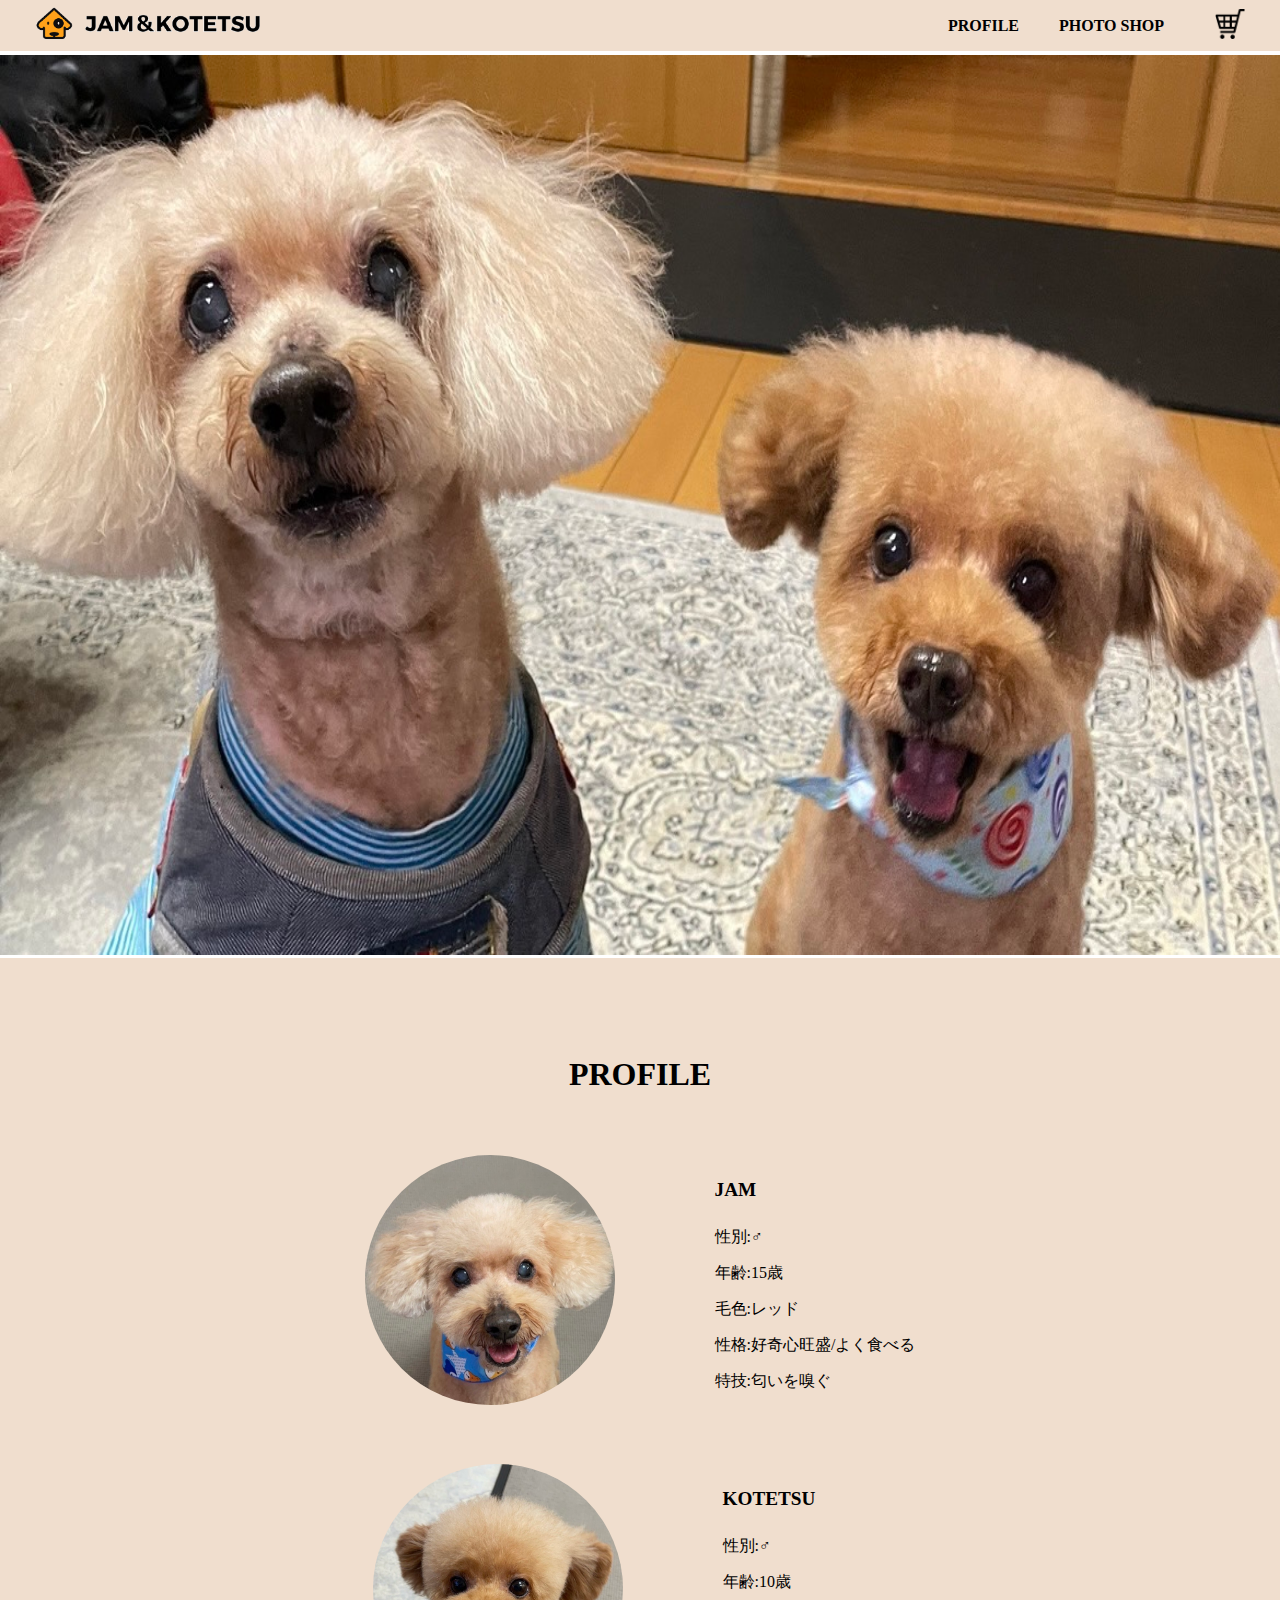
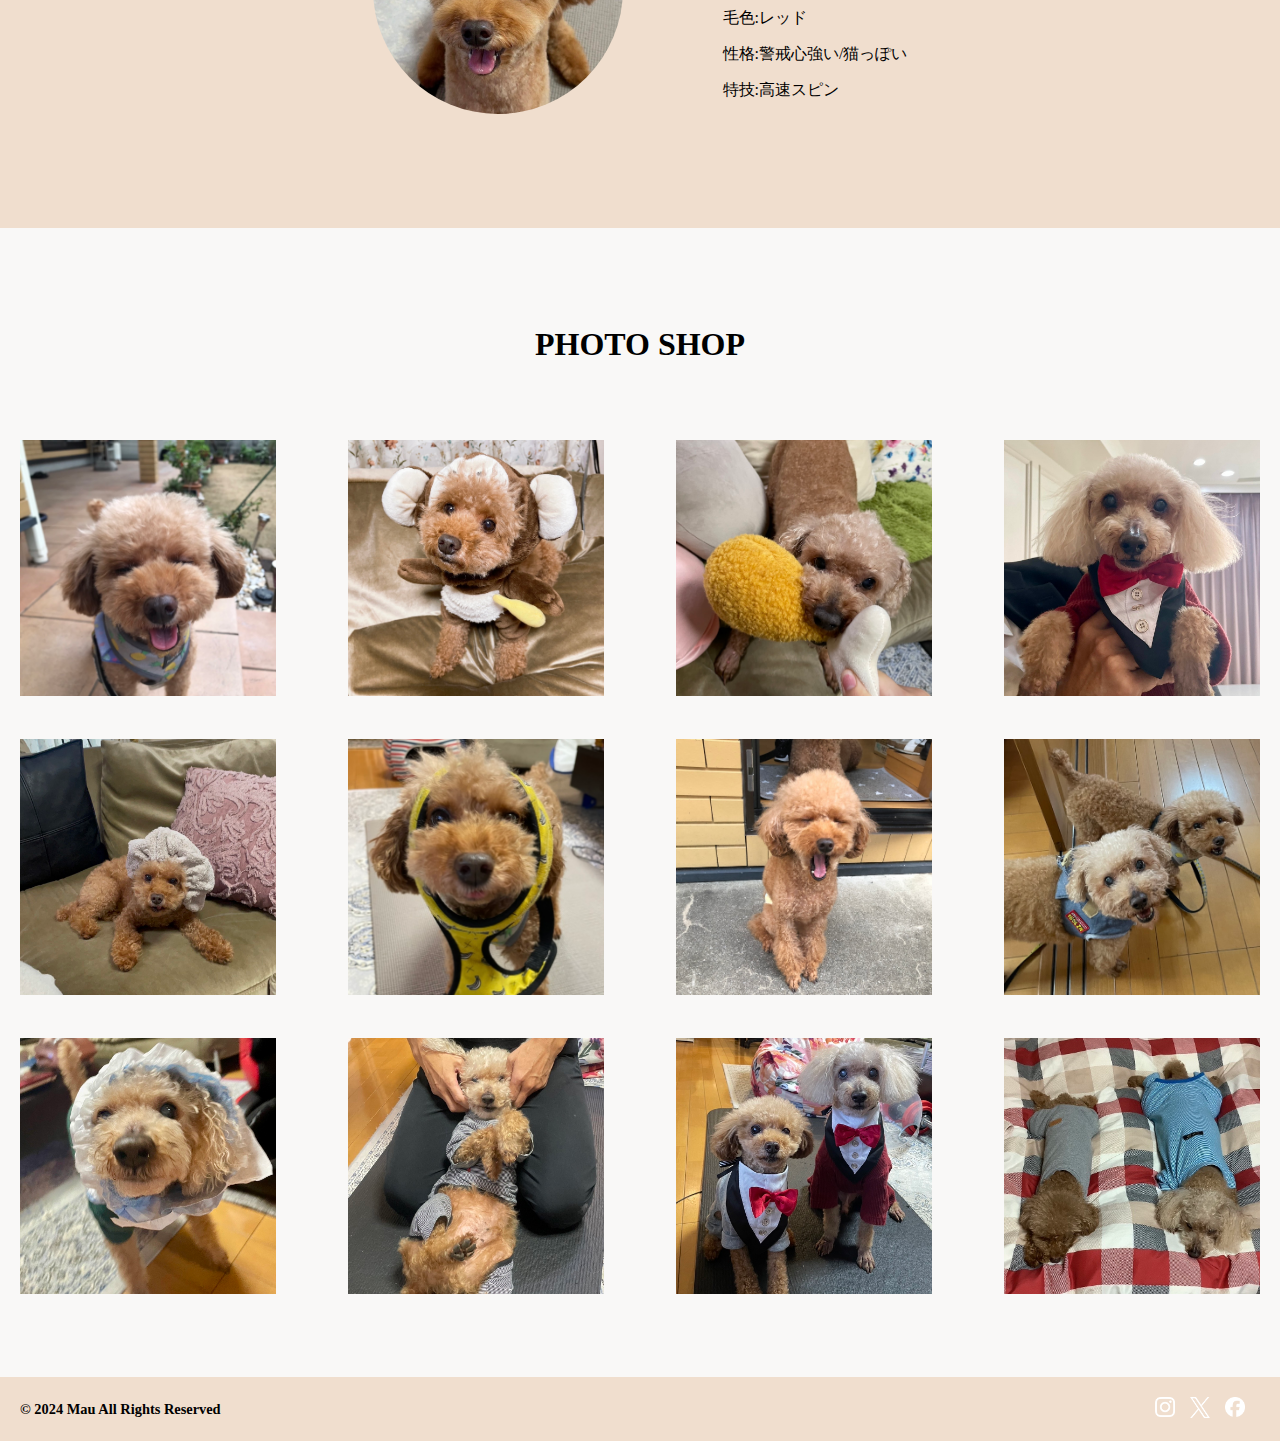
==== index.html @ f439a034 "Update index.html" ====
<!DOCTYPE html>
<html lang="en">
<head>
    <meta charset="UTF-8">
    <meta http-equiv="X-UA-Compatible" content="IE=edge">
    <meta name="viewport" content="width=device-width, initial-scale=1.0">
    <title>Supermarket</title>
    <link rel="icon" href="favicon.ico">
    <link rel="stylesheet" href="css/reset.css">
    <link rel="stylesheet" href="css/style.css">
    <link rel="preconnect" href="https://fonts.googleapis.com">
    <script src="js/script.js"></script>
</head>

<body>
    <header>
        <div class="logo">
            <img src="img/logo_2.png" alt="logo">
        </div>
        <nav>
            <ul>
                <li><a href="#profile">PROFILE</a></li>
                <li><a href="#photoshop">PHOTO SHOP</a></li>
            </ul>
        </nav>
        <div class="cart">
            <!-- ② カウント表示 -->
            <!-- classにhiddenをつけて、初期状態では表示をしないようにする -->
            <div class="cart_cnt hidden">
                <span id="js_cart_cnt"></span>
            </div>

            <a href="confirm.html">
                <img src="img/cart_logo.png" alt="#">
            </a>
        </div>
    </header>

    <main>
        <!-- メインビジュアル -->
        <div class="mainvisual">
            <img src="img/mainvisual.jpg" alt="mainvisual">
        </div>

        <!-- プロフィール -->
        <div id="profile">
            <h2 class="section-title">PROFILE</h2>
            
            <div class="content">
                <div class="jam">
                    <img src="img/jam.jpg" alt="ジャム">
                    <div class="text">
                        <h3 class="content-title">JAM</h3>
                        <ul>
                            <li>性別:♂</li>
                            <li>年齢:15歳</li>
                            <li>毛色:レッド</li>
                            <li>性格:好奇心旺盛/よく食べる</li>
                            <li>特技:匂いを嗅ぐ</li>
                        </ul>
                    </div>
                </div>
                <div class="kotetsu">
                    <img src="img/kotetsu.jpg" alt="コテツ">
                    <div class="text">
                        <h3 class="content-title">KOTETSU</h3>
                        <ul>
                            <li>性別:♂</li>
                            <li>年齢:10歳</li>
                            <li>毛色:レッド</li>
                            <li>性格:警戒心強い/猫っぽい</li>
                            <li>特技:高速スピン</li>
                        </ul>
                    </div>
                </div>
            </div>
        </div>
            
            <!-- Photo Shop -->
        <div class="wrapper">
            <div id="photoshop">
                <h2 class="section-title">PHOTO SHOP</h2>
            </div>

            <ul class="item_list">
                <!-- コテツのホホエミ -->
                <li class="item">
                    <div class="item_img">
                        <img src="img/photo01.jpg" alt="コテツのホホエミ">
                    </div>
                    <div class="item_textbox">
                        <div class="item_title_price">
                            <div class="item_title"><h2>コテツのホホエミ</h2></div>
                            <div class="item_price"><span class="yen_symbol">¥</span><span class="js_get_price">150</span></div>
                        </div>
                        <div class="item_btnarea">
                            <!-- ⑥ ローカルストレージに保存するため、カートボタンの属性にdata-nameとdate-priceを持たせる -->
                            <button class="item_cart_btn js_cart_btn" data-name="コテツのホホエミ" data-price="150">カート</button>
                        </div>
                    </div>
                </li>
                <!-- ここまで -->
                <!-- コテツのクマ姿 -->
                <li class="item">
                    <div class="item_img">
                        <img src="img/photo02.jpg" alt="コテツのクマ姿">
                    </div>
                    <div class="item_textbox">
                        <div class="item_title_price">
                            <div class="item_title"><h2>コテツのクマ姿</h2></div>
                            <div class="item_price"><span class="yen_symbol">¥</span><span class="js_get_price">100</span></div>
                        </div>
                        <div class="item_btnarea">
                            <button class="item_cart_btn js_cart_btn" data-name="コテツのクマ姿" data-price="100">カート</button>
                             
                        </div>
                    </div>
                </li>
                <!-- ここまで -->
                <!-- ジャムとおもちゃ -->
                <li class="item">
                    <div class="item_img">
                        <img src="img/photo03.jpg" alt="ジャムとおもちゃ">
                    </div>
                    <div class="item_textbox">
                        <div class="item_title_price">
                            <div class="item_title"><h2>ジャムとおもちゃ</h2></div>
                            <div class="item_price"><span class="yen_symbol">¥</span><span class="js_get_price">170</span></div>
                        </div>
                        <div class="item_btnarea">
                            <button class="item_cart_btn js_cart_btn" data-name="ジャムとおもちゃ" data-price="170">カート</button>
                             
                        </div>
                    </div>
                </li>
                <!-- ここまで -->
                <!-- ジャムのタキシード姿 -->
                <li class="item">
                    <div class="item_img">
                        <img src="img/photo04.jpg" alt="ジャムのタキシード姿">
                    </div>
                    <div class="item_textbox">
                        <div class="item_title_price">
                            <div class="item_title"><h2>ジャムのタキシード姿</h2></div>
                            <div class="item_price"><span class="yen_symbol">¥</span><span class="js_get_price">200</span></div>
                        </div>
                        <div class="item_btnarea">
                            <button class="item_cart_btn js_cart_btn" data-name="ジャムのタキシード姿" data-price="200">カート</button>
                             
                        </div>
                    </div>
                </li>
                <!-- ここまで -->
                <!-- ヘアバンド姿のテツ -->
                <li class="item">
                    <div class="item_img">
                        <img src="img/photo05.jpg" alt="ヘアバンド姿のテツ">
                    </div>
                    <div class="item_textbox">
                        <div class="item_title_price">
                            <div class="item_title"><h2>ヘアバンド姿のテツ</h2></div>
                            <div class="item_price"><span class="yen_symbol">¥</span><span class="js_get_price">580</span></div>
                        </div>
                        <div class="item_btnarea">
                            <button class="item_cart_btn js_cart_btn" data-name="ヘアバンド姿のテツ" data-price="580">カート</button>
                             
                        </div>
                    </div>
                </li>
                <!-- ここまで -->
                <!-- 散歩前のテツ -->
                <li class="item">
                    <div class="item_img">
                        <img src="img/photo06.jpg" alt="散歩前のテツ">
                    </div>
                    <div class="item_textbox">
                        <div class="item_title_price">
                            <div class="item_title"><h2>散歩前のテツ</h2></div>
                            <div class="item_price"><span class="yen_symbol">¥</span><span class="js_get_price">490</span></div>
                        </div>
                        <div class="item_btnarea">
                            <button class="item_cart_btn js_cart_btn" data-name="散歩前のテツ" data-price="490">カート</button>
                             
                        </div>
                    </div>
                </li>
                <!-- ここまで -->
                <!-- あくびをするテツ -->
                <li class="item">
                    <div class="item_img">
                        <img src="img/photo07.jpg" alt="あくびをするテツ">
                    </div>
                    <div class="item_textbox">
                        <div class="item_title_price">
                            <div class="item_title"><h2>あくびをするテツ</h2></div>
                            <div class="item_price"><span class="yen_symbol">¥</span><span class="js_get_price">610</span></div>
                        </div>
                        <div class="item_btnarea">
                            <button class="item_cart_btn js_cart_btn" data-name="あくびをするテツ" data-price="610">カート</button>
                             
                        </div>
                    </div>
                </li>
                <!-- ここまで -->
                <!-- 散歩前のジャム＆テツ -->
                <li class="item">
                    <div class="item_img">
                        <img src="img/photo08.jpg" alt="散歩前のジャム＆テツ">
                    </div>
                    <div class="item_textbox">
                        <div class="item_title_price">
                            <div class="item_title"><h2>散歩前のジャム＆テツ</h2></div>
                            <div class="item_price"><span class="yen_symbol">¥</span><span class="js_get_price">380</span></div>
                        </div>
                        <div class="item_btnarea">
                            <button class="item_cart_btn js_cart_btn" data-name="散歩前のジャム＆テツ" data-price="380">カート</button>
                             
                        </div>
                    </div>
                </li>
                <!-- ここまで -->
                <!-- ライオンジャム -->
                <li class="item">
                    <div class="item_img">
                        <img src="img/photo09.jpg" alt="ライオンジャム">
                    </div>
                    <div class="item_textbox">
                        <div class="item_title_price">
                            <div class="item_title"><h2>ライオンジャム</h2></div>
                            <div class="item_price"><span class="yen_symbol">¥</span><span class="js_get_price">1200</span></div>
                        </div>
                        <div class="item_btnarea">
                            <button class="item_cart_btn js_cart_btn" data-name="ライオンジャム" data-price="1200">カート</button>
                             
                        </div>
                    </div>
                </li>
                <!-- ここまで -->
                <!-- リラックスジャム -->
                <li class="item">
                    <div class="item_img">
                        <img src="img/photo10.jpg" alt="リラックスジャム">
                    </div>
                    <div class="item_textbox">
                        <div class="item_title_price">
                            <div class="item_title"><h2>リラックスジャム</h2></div>
                            <div class="item_price"><span class="yen_symbol">¥</span><span class="js_get_price">400</span></div>
                        </div>
                        <div class="item_btnarea">
                            <button class="item_cart_btn js_cart_btn" data-name="リラックスジャム" data-price="400">カート</button>
                             
                        </div>
                    </div>
                </li>
                <!-- ここまで -->
                <!-- タキシード姿のジャム＆テツ -->
                <li class="item">
                    <div class="item_img">
                        <img src="img/photo11.jpg" alt="タキシード姿のジャム＆テツ">
                    </div>
                    <div class="item_textbox">
                        <div class="item_title_price">
                            <div class="item_title"><h2>タキシード姿のジャム＆テツ</h2></div>
                            <div class="item_price"><span class="yen_symbol">¥</span><span class="js_get_price">90</span></div>
                        </div>
                        <div class="item_btnarea">
                            <button class="item_cart_btn js_cart_btn" data-name="タキシード姿のジャム＆テツ" data-price="90">カート</button>
                             
                        </div>
                    </div>
                </li>
                <!-- ここまで -->
                <!-- 寝そべるジャム＆テツ -->
                <li class="item">
                    <div class="item_img">
                        <img src="img/photo12.jpg" alt="寝そべるジャム＆テツ">
                    </div>
                    <div class="item_textbox">
                        <div class="item_title_price">
                            <div class="item_title"><h2>寝そべるジャム＆テツ</h2></div>
                            <div class="item_price"><span class="yen_symbol">¥</span><span class="js_get_price">600</span></div>
                        </div>
                        <div class="item_btnarea">
                            <button class="item_cart_btn js_cart_btn" data-name="寝そべるジャム＆テツ" data-price="600">カート</button>
                             
                        </div>
                    </div>
                </li>
                <!-- ここまで -->
            </ul>
        </div>
    </main>

    <footer>
        <p> © 2024 Mau All Rights Reserved</p>
        <ul>
            <li><a href="https://www.instagram.com/"><img src="img/Instagram_Glyph_White.png" alt="インスタグラム"></a></li>
            <li><a href="https://twitter.com/xjapanofficial?lang=ja"><img src="img/logo-white.png" alt="X"></a></li>
            <li><a href="https://www.facebook.com/"><img src="img/Facebook_Logo_Secondary.png" alt="フェイスブック"></a></li>
        </ul>
    </footer>

</body>

</html>
---- css/style.css ----
body {
    width: 100%;  
}

img {
    max-width: 100%;
}

.item_img {
    text-align: center;
}

.item_img img {
    width: 200px; /* 画像の幅を指定 */
    height: 200px; /* 画像の高さを指定 */
    object-fit: contain;
}


li {
    list-style-type: none;
}

.section-title {
    font-size: 2rem;
    text-align: center;
    margin-bottom: 60px;
}


/* 
② カウント表示
*/

.hidden {
    display: none;
}


/*-------------------------------------------
ヘッダー
-------------------------------------------*/

header {
    display: flex;
    justify-content: space-around;
    align-items: center;
    position: fixed;
    width: 100%;
    top: 0;
    color: #fff;
    background-color:#F0DECE;
    z-index: 100;
}

header .logo {
    width: 20%;
}

header nav {
    font-weight: bold;
    margin-left: 45%;
}

header ul {
    display: flex;
    padding: 10px 0;
}

header li {
    margin-left: 40px;
}

header a {
    text-decoration: none; /* テキストの下線を消す */
    color: black;
}

header .cart {
    position: relative;
    width: 30px;
    margin-right: 10px;
}

header .cart .cart_cnt {
    position: absolute;
    top: -4px;
    left: -12px;
    width: 1.2rem;
    height: 1.2rem;
    font-size: 0.6rem;
    font-weight: bold;
    text-align: center;
    line-height: 1.2rem;
    border-radius: 50%;
    background-color: #fff;
    color: black;
    opacity: 0.9;
}


/*-------------------------------------------
メインビジュアル
-------------------------------------------*/
.mainvisual {
    width: 100%; /* 幅を100%に設定 */
}
  
.mainvisual img {
    width: 100%; /* 画像の幅を100%に設定 */
    max-width: 1920px;
    height: 900px;
    object-fit: fill;
    padding-top: 55px;
}

/*-------------------------------------------
プロフィール
-------------------------------------------*/
#profile {
    background-color: #F0DECE;
    padding-top: 100px; /* 上に余白を追加 */
    padding-bottom: 60px; /* 下に余白を追加 */
}

#profile .jam,.kotetsu{
    display: flex;
    justify-content: center;
    align-items: center;
    margin-bottom: 50px;
}

#profile img {
    width: 250px;
    height: 250px;
    border-radius: 50%;
    margin-right: 100px;
}

#profile .text {
    text-align: left;
}

#profile li {
    margin-bottom: 20px;
}

.content-title {
    font-size: 1.2rem;
    margin: 30px 0;
}


/*-------------------------------------------
Photo Shop
-------------------------------------------*/
#photoshop {
    padding-top: 100px; /* 上に余白を追加 */
}

.wrapper {
    padding-bottom: 60px;
    background-color: #F9F8F7;
}

.item_list {
    display: flex;
    flex-wrap: wrap;
    justify-content: space-between;
}

.item {
    position: relative;
    width: 20%;
    padding: 10px;
    margin: 10px;
    border-radius: 3%;
}


.item_img img{
    width: 100%; /* 画像の幅を100%に設定 */
    height: auto; /* 画像の高さを自動調整 */
    object-fit: contain; /* 画像が収まるように調整 */
}

.item_textbox {
    display: flex;
    flex-direction: column; /* 子要素を縦に並べる */
    align-items: center; /* 子要素を横方向に中央揃え */
    justify-content: center; /* 子要素を縦方向に中央揃え */
    padding: 20px;
    position: absolute;
    background-color: rgba(255, 255, 255, 0.9);
    top: 0;
    left: 0;
    right: 0;
    bottom: 0;
    z-index: 1;
    display: none; /* 初期状態では非表示 */
}

.item:hover .item_textbox {
    display: flex; /* ホバー時に表示 */
}

.item_title {
    margin-right: 10px;
    color: #333132;
}

.item_price {
    text-align: left;
    font-size: 1.2rem;
    color: #333132;
}

.item_title_price {
    display: flex;
    justify-content: space-between;
}
  

.item_btnarea {
    display: flex;
    align-items: center;
    justify-content: space-around;
    margin: 1rem 0;
}

.item_cart_btn {
    font-size: 1.2rem;
    padding: 4px 1.2rem;
    border-radius: 20px;
    border: none;
    color: #fff;
    background-color: #DDA268;
    cursor: pointer;
}

/* ③ カートボタンをクリックしたアクティブにする */
.item_cart_btn_active {
    background-color: #006F86;
}

/*-------------------------------------------
footer
-------------------------------------------*/

footer {
    display: flex;
    justify-content: space-between;
    align-items: center;
    padding: 20px;
    color: black;
    background-color: #F0DECE;
}

footer p {
    font-weight: bold;
    font-size: 0.9rem;
}

footer ul {
    display: flex
}

footer li {
    padding-right: 15px;
}

footer img {
    width: 20px;
}


/*-------------------------------------------
レスポンシブ
-------------------------------------------*/
@media screen and (max-width: 1024px) {

    header .logo {
        width: 25%; /* ロゴの幅を25%に設定 */
    }

    .item_list {
        display: flex;
        flex-wrap: wrap;
        justify-content: space-around;
    }

    .item {
        width: 40%;
    }
}

@media screen and (max-width: 800px) {
    header .logo {
        width: 200px; /* ロゴの幅を30%に設定 */
    }

    .mainvisual img {
        width: 100%; /* 画像の幅を100%に設定 */
        height: auto; /* 高さを自動調整 */
        object-fit: cover; /* 画像をコンテナの大きさに合わせてカバー */
    }
}


@media screen and (max-width: 620px) {

    header .logo {
        width: 500px /* ロゴの幅を40%に設定 */
    }
    
    .item_list .item {
        width: calc(100% / 2);
    }

    #profile .content .jam, .kotetsu {
        flex-direction: column;
    }
}


@media screen and (max-width: 411px){

    header .logo {
        width: 40%; /* ロゴの幅を40%に設定 */
    }

    .item_buy_btn {
        font-size: 1.1rem;
    }

    .item_cart_btn {
        font-size: 0.9rem;
        height: 2.3rem;
        width: 50%;
    }
}
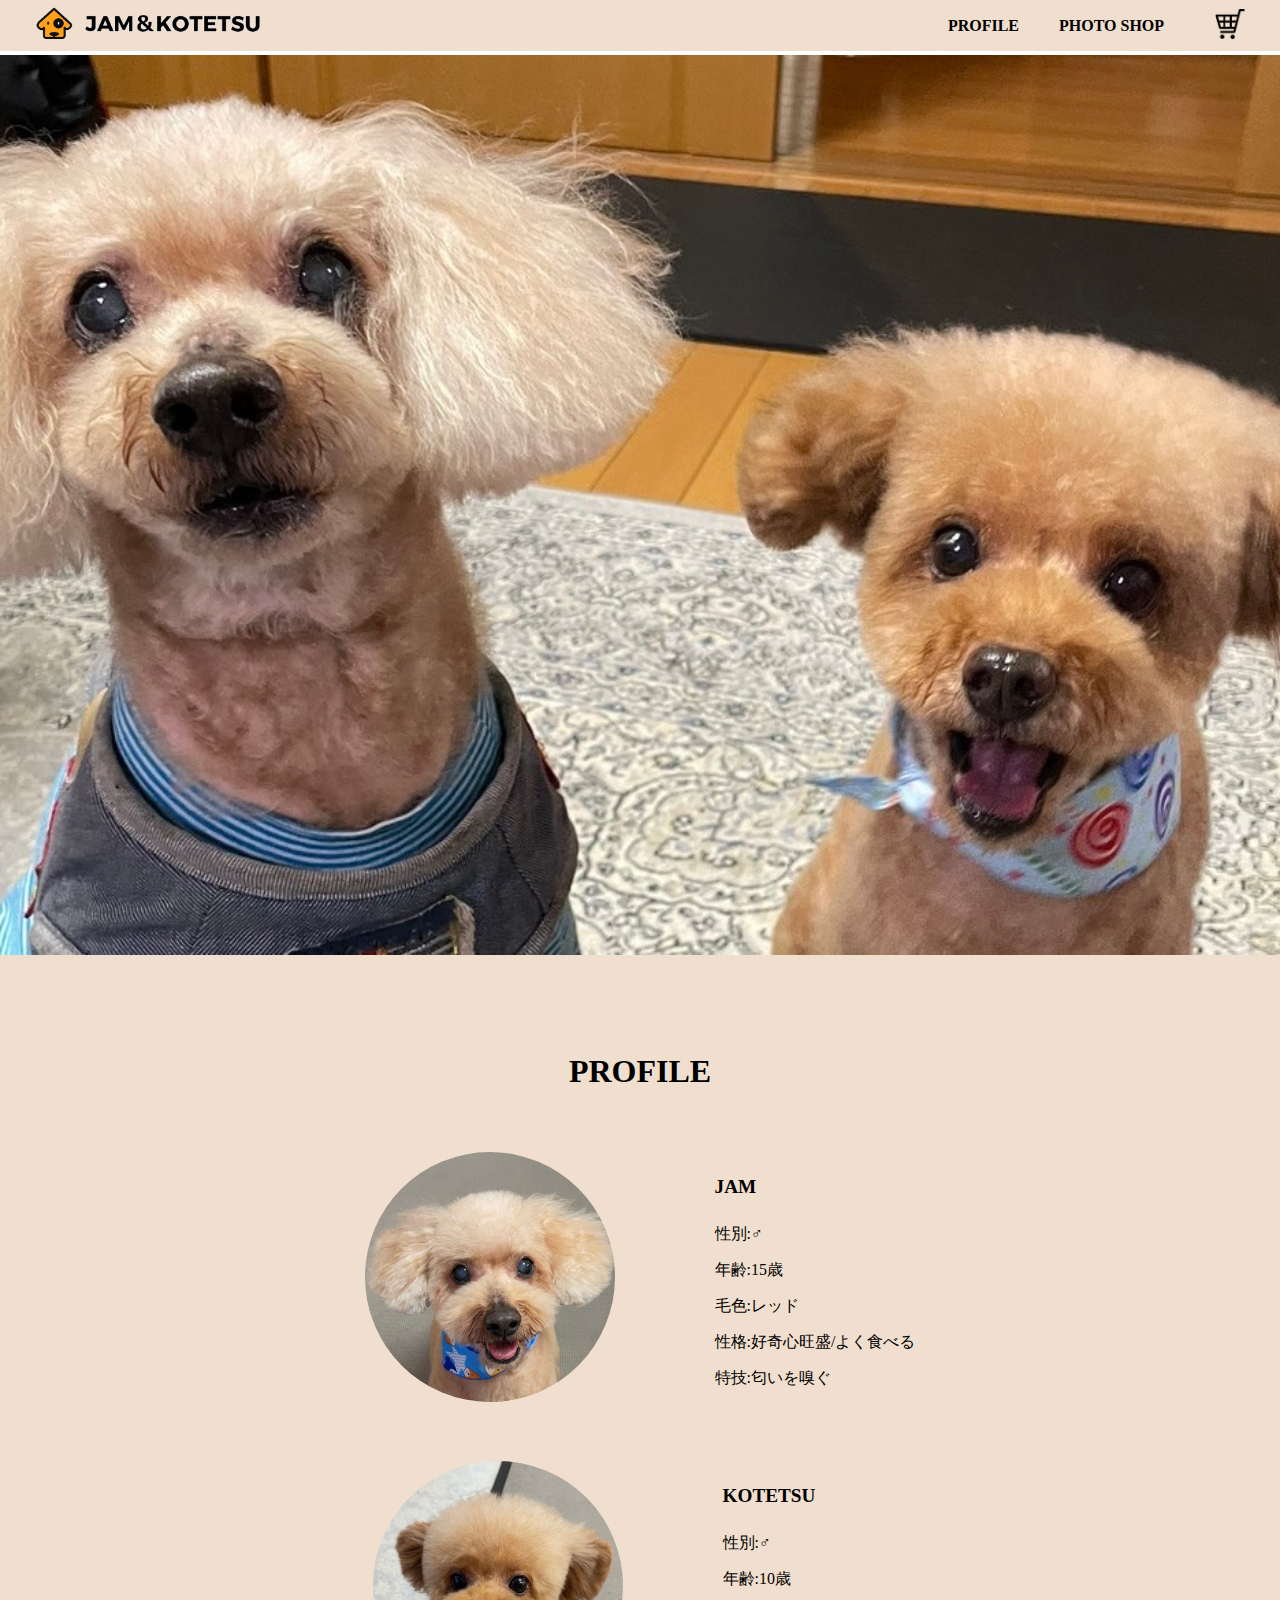
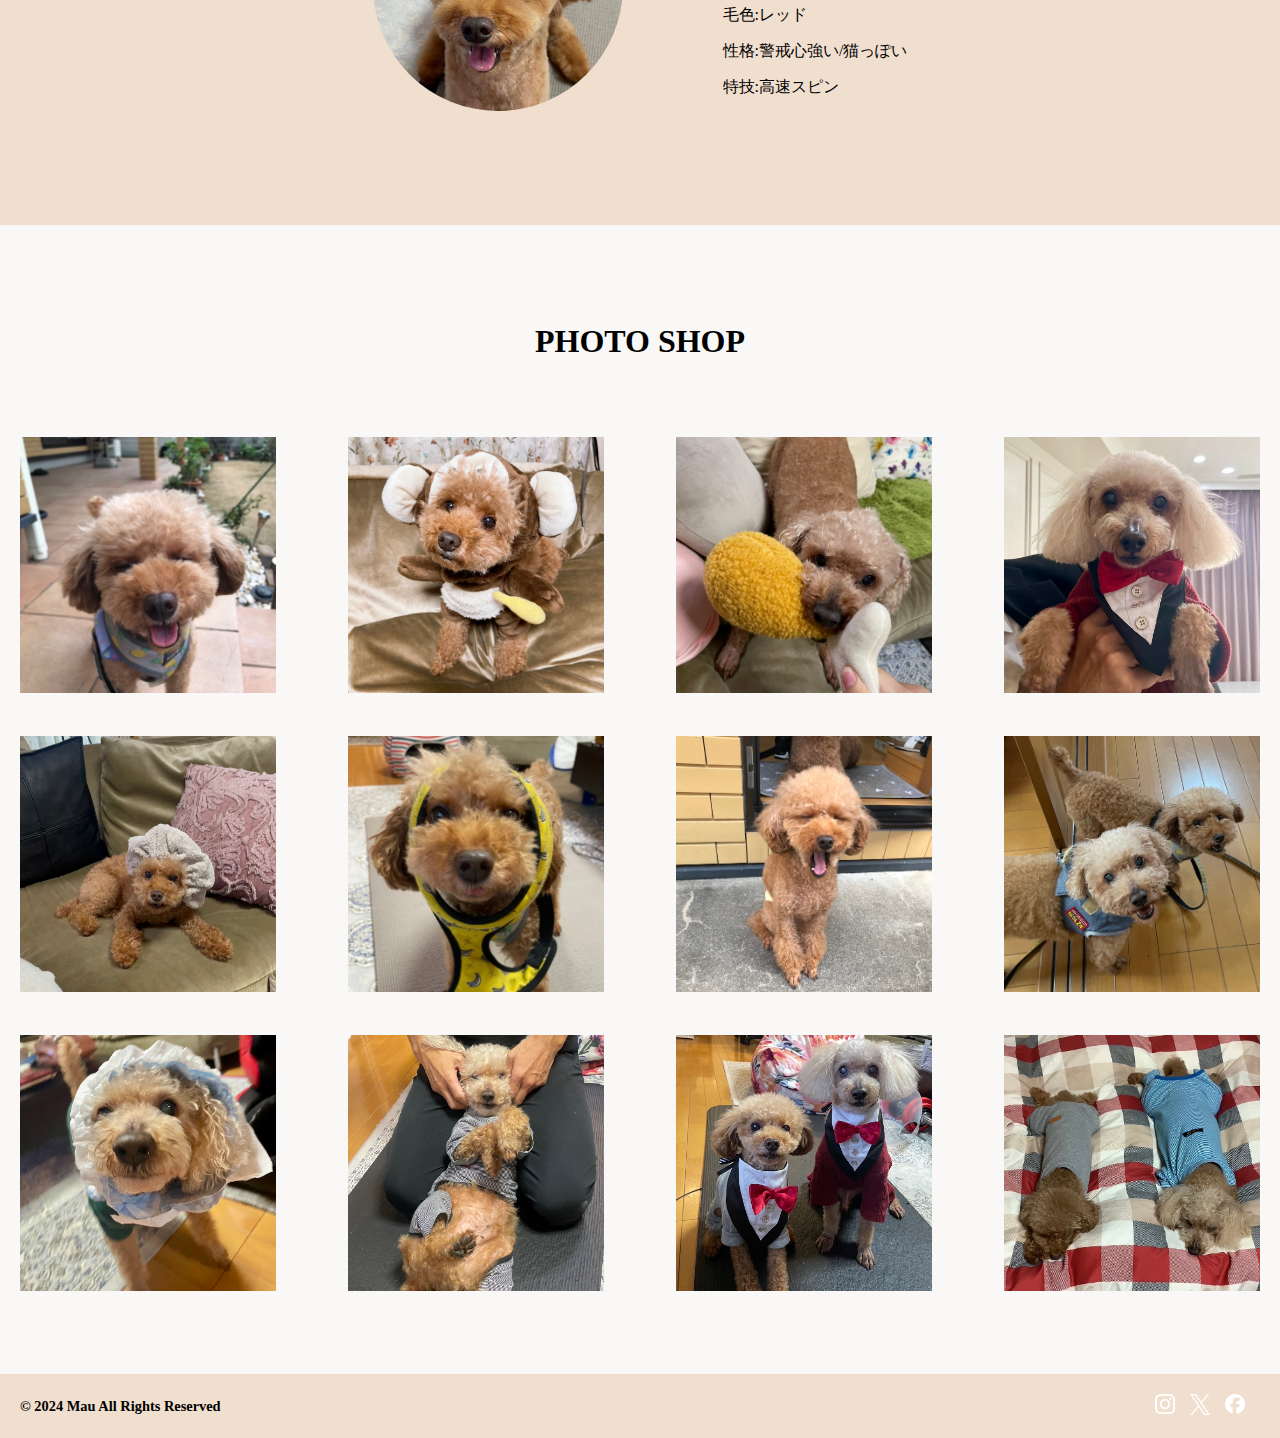
==== commit 92e2a970: "Update index.html" ====
--- a/index.html
+++ b/index.html
@@ -4,8 +4,8 @@
     <meta charset="UTF-8">
     <meta http-equiv="X-UA-Compatible" content="IE=edge">
     <meta name="viewport" content="width=device-width, initial-scale=1.0">
-    <title>Supermarket</title>
-    <link rel="icon" href="favicon.ico">
+    <title>JAM&KOTETSU</title>
+    <link rel="icon" href="img/logo_1.jpg">
     <link rel="stylesheet" href="css/reset.css">
     <link rel="stylesheet" href="css/style.css">
     <link rel="preconnect" href="https://fonts.googleapis.com">
--- a/css/style.css
+++ b/css/style.css
@@ -11,8 +11,8 @@
 }
 
 .item_img img {
-    width: 200px; /* 画像の幅を指定 */
-    height: 200px; /* 画像の高さを指定 */
+    width: 200px; 
+    height: 200px; 
     object-fit: contain;
 }
 
@@ -95,7 +95,6 @@
     border-radius: 50%;
     background-color: #fff;
     color: black;
-    opacity: 0.9;
 }
 
 
@@ -103,15 +102,15 @@
 メインビジュアル
 -------------------------------------------*/
 .mainvisual {
-    width: 100%; /* 幅を100%に設定 */
+    width: 100%; 
+    padding-top: 55px;
 }
   
 .mainvisual img {
-    width: 100%; /* 画像の幅を100%に設定 */
-    max-width: 1920px;
+    width: 100%;
     height: 900px;
-    object-fit: fill;
-    padding-top: 55px;
+    object-fit: cover;
+    display: block;
 }
 
 /*-------------------------------------------
@@ -119,8 +118,8 @@
 -------------------------------------------*/
 #profile {
     background-color: #F0DECE;
-    padding-top: 100px; /* 上に余白を追加 */
-    padding-bottom: 60px; /* 下に余白を追加 */
+    padding-top: 100px; 
+    padding-bottom: 60px; 
 }
 
 #profile .jam,.kotetsu{
@@ -155,7 +154,7 @@
 Photo Shop
 -------------------------------------------*/
 #photoshop {
-    padding-top: 100px; /* 上に余白を追加 */
+    padding-top: 100px; 
 }
 
 .wrapper {
@@ -179,16 +178,16 @@
 
 
 .item_img img{
-    width: 100%; /* 画像の幅を100%に設定 */
-    height: auto; /* 画像の高さを自動調整 */
-    object-fit: contain; /* 画像が収まるように調整 */
+    width: 100%; 
+    height: auto; 
+    object-fit: contain; 
 }
 
 .item_textbox {
     display: flex;
-    flex-direction: column; /* 子要素を縦に並べる */
-    align-items: center; /* 子要素を横方向に中央揃え */
-    justify-content: center; /* 子要素を縦方向に中央揃え */
+    flex-direction: column; 
+    align-items: center; 
+    justify-content: center; 
     padding: 20px;
     position: absolute;
     background-color: rgba(255, 255, 255, 0.9);
@@ -277,10 +276,14 @@
 /*-------------------------------------------
 レスポンシブ
 -------------------------------------------*/
-@media screen and (max-width: 1024px) {
-
-    header .logo {
-        width: 25%; /* ロゴの幅を25%に設定 */
+@media screen and (max-width: 1200px) {
+    
+    .mainvisual img {
+        height: auto; 
+    }
+    
+    .item {
+        width: 40%;
     }
 
     .item_list {
@@ -288,55 +291,40 @@
         flex-wrap: wrap;
         justify-content: space-around;
     }
-
-    .item {
-        width: 40%;
-    }
-}
-
-@media screen and (max-width: 800px) {
-    header .logo {
-        width: 200px; /* ロゴの幅を30%に設定 */
-    }
-
-    .mainvisual img {
-        width: 100%; /* 画像の幅を100%に設定 */
-        height: auto; /* 高さを自動調整 */
-        object-fit: cover; /* 画像をコンテナの大きさに合わせてカバー */
-    }
 }
 
 
 @media screen and (max-width: 620px) {
-
-    header .logo {
-        width: 500px /* ロゴの幅を40%に設定 */
-    }
     
     .item_list .item {
         width: calc(100% / 2);
     }
 
+    .item_title_price {
+        display: flex;
+        flex-direction: column;
+        align-items: center;
+    }
+
     #profile .content .jam, .kotetsu {
+        display: flex; 
         flex-direction: column;
-    }
-}
-
-
-@media screen and (max-width: 411px){
-
-    header .logo {
-        width: 40%; /* ロゴの幅を40%に設定 */
-    }
-
-    .item_buy_btn {
-        font-size: 1.1rem;
-    }
-
-    .item_cart_btn {
-        font-size: 0.9rem;
-        height: 2.3rem;
-        width: 50%;
-    }
-}
-
+        justify-content: center; 
+        align-items: center; 
+    }
+
+    #profile img {
+        margin: 0;
+    }
+    
+    #profile .text {
+        text-align: center;
+    }
+
+    .item_title h2 {
+        padding-bottom: 10px;
+    }
+
+}
+
+
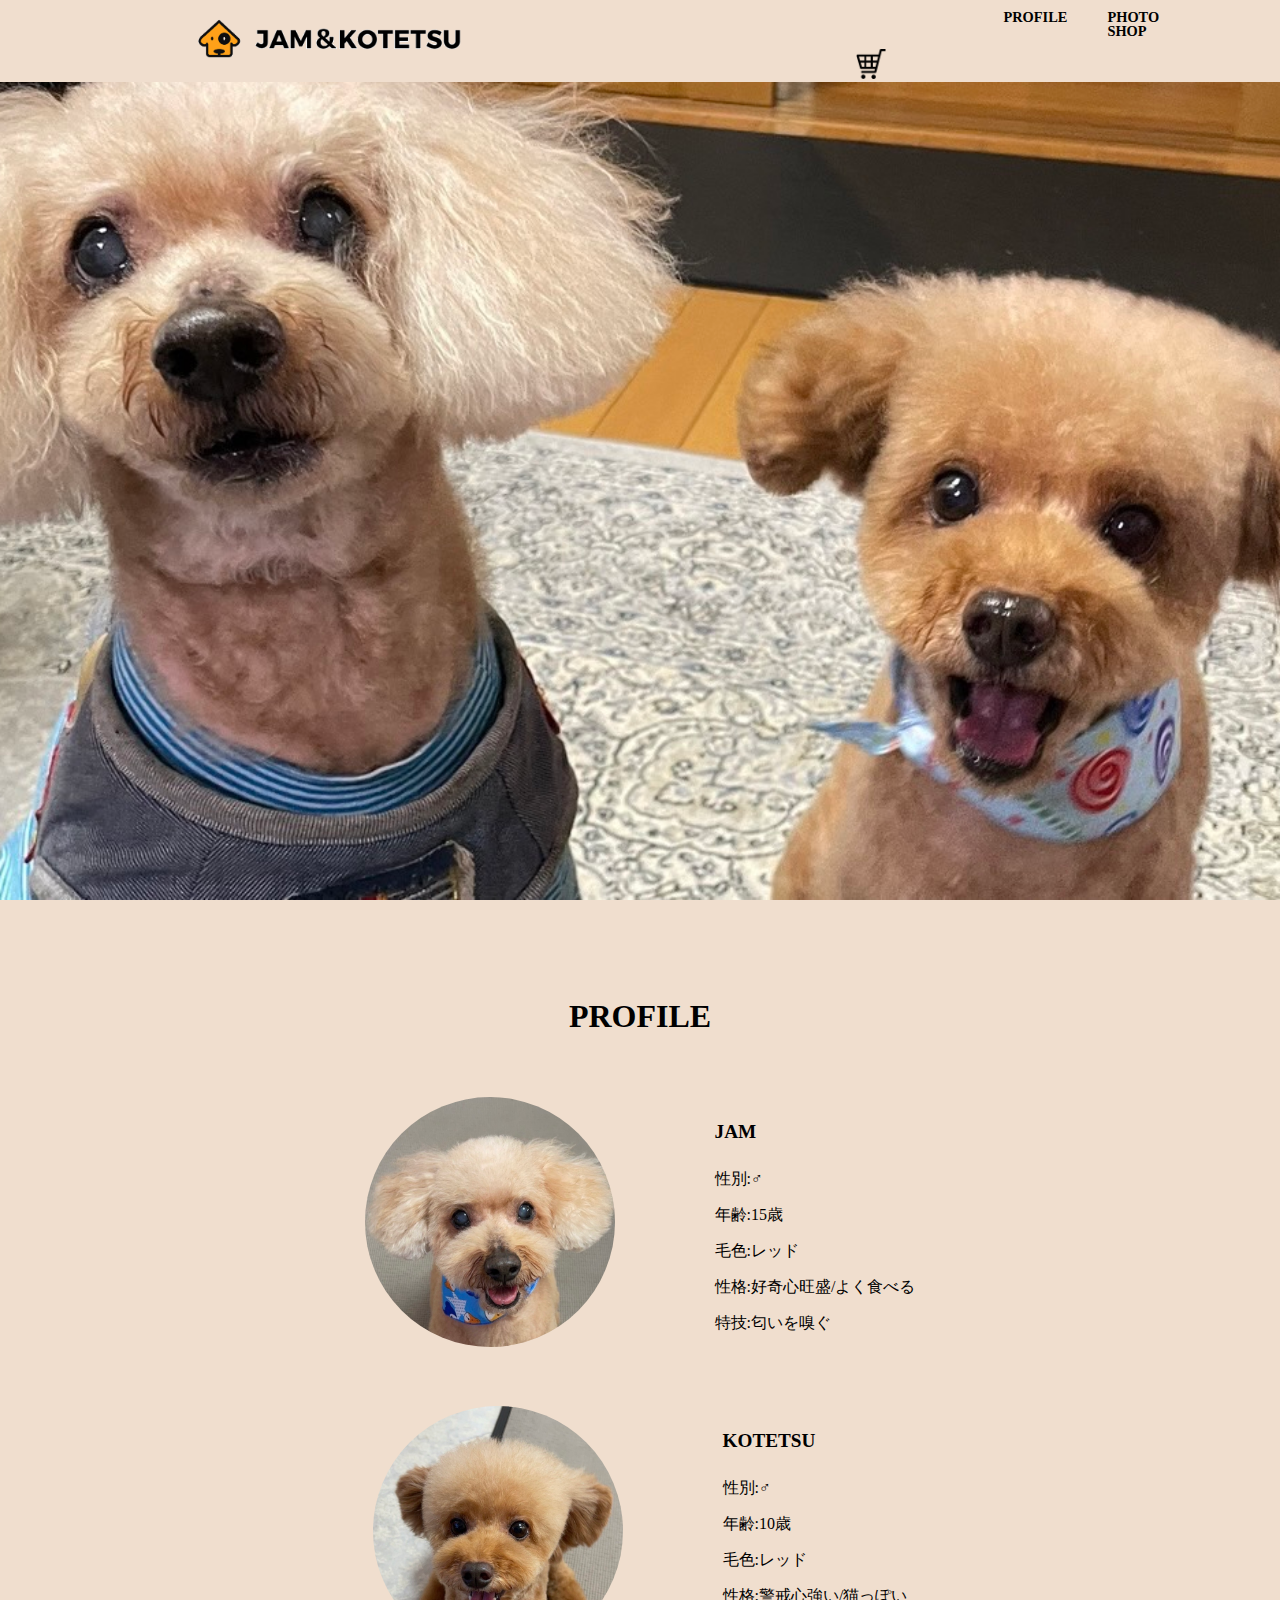
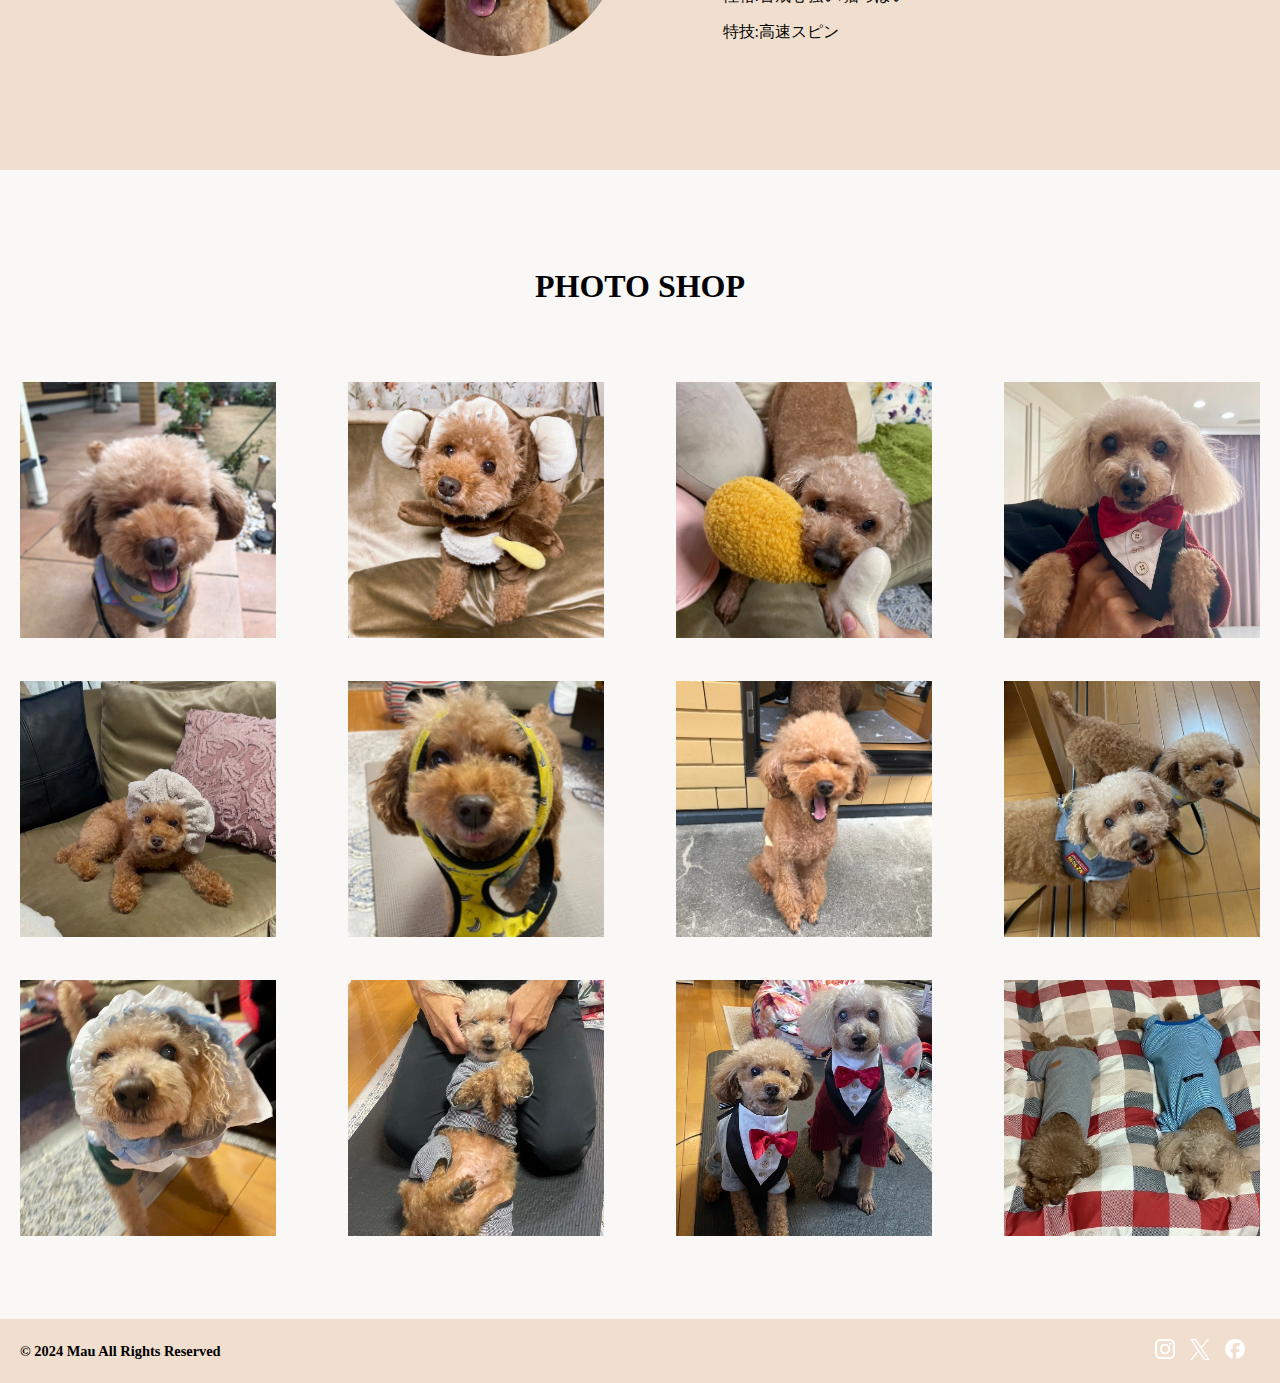
==== commit 0ddc576d: "Update index.html" ====
--- a/index.html
+++ b/index.html
@@ -1,305 +1,305 @@
 <!DOCTYPE html>
 <html lang="en">
-<head>
-    <meta charset="UTF-8">
-    <meta http-equiv="X-UA-Compatible" content="IE=edge">
-    <meta name="viewport" content="width=device-width, initial-scale=1.0">
-    <title>JAM&KOTETSU</title>
-    <link rel="icon" href="img/logo_1.jpg">
-    <link rel="stylesheet" href="css/reset.css">
-    <link rel="stylesheet" href="css/style.css">
-    <link rel="preconnect" href="https://fonts.googleapis.com">
-    <script src="js/script.js"></script>
-</head>
-
-<body>
-    <header>
-        <div class="logo">
-            <img src="img/logo_2.png" alt="logo">
-        </div>
-        <nav>
-            <ul>
-                <li><a href="#profile">PROFILE</a></li>
-                <li><a href="#photoshop">PHOTO SHOP</a></li>
-            </ul>
-        </nav>
-        <div class="cart">
-            <!-- ② カウント表示 -->
-            <!-- classにhiddenをつけて、初期状態では表示をしないようにする -->
-            <div class="cart_cnt hidden">
-                <span id="js_cart_cnt"></span>
-            </div>
-
-            <a href="confirm.html">
-                <img src="img/cart_logo.png" alt="#">
-            </a>
-        </div>
-    </header>
-
-    <main>
-        <!-- メインビジュアル -->
-        <div class="mainvisual">
-            <img src="img/mainvisual.jpg" alt="mainvisual">
-        </div>
-
-        <!-- プロフィール -->
-        <div id="profile">
-            <h2 class="section-title">PROFILE</h2>
-            
-            <div class="content">
-                <div class="jam">
-                    <img src="img/jam.jpg" alt="ジャム">
-                    <div class="text">
-                        <h3 class="content-title">JAM</h3>
-                        <ul>
-                            <li>性別:♂</li>
-                            <li>年齢:15歳</li>
-                            <li>毛色:レッド</li>
-                            <li>性格:好奇心旺盛/よく食べる</li>
-                            <li>特技:匂いを嗅ぐ</li>
-                        </ul>
+    <head>
+        <meta charset="UTF-8">
+        <meta http-equiv="X-UA-Compatible" content="IE=edge">
+        <meta name="viewport" content="width=device-width, initial-scale=1.0">
+        <title>JAM&KOTETSU</title>
+        <link rel="icon" href="img/logo_1.jpg">
+        <link rel="stylesheet" href="css/reset.css">
+        <link rel="stylesheet" href="css/style.css">
+        <link rel="preconnect" href="https://fonts.googleapis.com">
+        <script src="js/script.js"></script>
+    </head>
+
+    <body>
+        <header>
+            <div class="logo">
+                <img src="img/logo_2.png" alt="logo">
+            </div>
+            <div class="headerarea">
+                <nav>
+                    <ul>
+                        <li><a href="#profile">PROFILE</a></li>
+                        <li><a href="#photoshop">PHOTO SHOP</a></li>
+                    </ul>
+                </nav>
+                <div class="cart">
+                    <!-- ② カウント表示 -->
+                    <!-- classにhiddenをつけて、初期状態では表示をしないようにする -->
+                    <div class="cart_cnt hidden">
+                        <span id="js_cart_cnt"></span>
+                    </div>
+
+                    <a href="confirm.html">
+                        <img src="img/cart_logo.png" alt="#">
+                    </a>
+                </div>
+            </div>
+        </header>
+
+        <main>
+            <!-- メインビジュアル -->
+            <div class="mainvisual">
+                <img src="img/mainvisual.jpg" alt="mainvisual">
+            </div>
+
+            <!-- プロフィール -->
+            <div id="profile">
+                <h2 class="section-title">PROFILE</h2>
+                
+                <div class="content">
+                    <div class="jam">
+                        <img src="img/jam.jpg" alt="ジャム">
+                        <div class="text">
+                            <h3 class="content-title">JAM</h3>
+                            <ul>
+                                <li>性別:♂</li>
+                                <li>年齢:15歳</li>
+                                <li>毛色:レッド</li>
+                                <li>性格:好奇心旺盛/よく食べる</li>
+                                <li>特技:匂いを嗅ぐ</li>
+                            </ul>
+                        </div>
+                    </div>
+                    <div class="kotetsu">
+                        <img src="img/kotetsu.jpg" alt="コテツ">
+                        <div class="text">
+                            <h3 class="content-title">KOTETSU</h3>
+                            <ul>
+                                <li>性別:♂</li>
+                                <li>年齢:10歳</li>
+                                <li>毛色:レッド</li>
+                                <li>性格:警戒心強い/猫っぽい</li>
+                                <li>特技:高速スピン</li>
+                            </ul>
+                        </div>
                     </div>
                 </div>
-                <div class="kotetsu">
-                    <img src="img/kotetsu.jpg" alt="コテツ">
-                    <div class="text">
-                        <h3 class="content-title">KOTETSU</h3>
-                        <ul>
-                            <li>性別:♂</li>
-                            <li>年齢:10歳</li>
-                            <li>毛色:レッド</li>
-                            <li>性格:警戒心強い/猫っぽい</li>
-                            <li>特技:高速スピン</li>
-                        </ul>
-                    </div>
+            </div>
+                
+                <!-- Photo Shop -->
+            <div class="wrapper">
+                <div id="photoshop">
+                    <h2 class="section-title">PHOTO SHOP</h2>
                 </div>
-            </div>
-        </div>
-            
-            <!-- Photo Shop -->
-        <div class="wrapper">
-            <div id="photoshop">
-                <h2 class="section-title">PHOTO SHOP</h2>
-            </div>
-
-            <ul class="item_list">
-                <!-- コテツのホホエミ -->
-                <li class="item">
-                    <div class="item_img">
-                        <img src="img/photo01.jpg" alt="コテツのホホエミ">
-                    </div>
-                    <div class="item_textbox">
-                        <div class="item_title_price">
-                            <div class="item_title"><h2>コテツのホホエミ</h2></div>
-                            <div class="item_price"><span class="yen_symbol">¥</span><span class="js_get_price">150</span></div>
-                        </div>
-                        <div class="item_btnarea">
-                            <!-- ⑥ ローカルストレージに保存するため、カートボタンの属性にdata-nameとdate-priceを持たせる -->
-                            <button class="item_cart_btn js_cart_btn" data-name="コテツのホホエミ" data-price="150">カート</button>
-                        </div>
-                    </div>
-                </li>
-                <!-- ここまで -->
-                <!-- コテツのクマ姿 -->
-                <li class="item">
-                    <div class="item_img">
-                        <img src="img/photo02.jpg" alt="コテツのクマ姿">
-                    </div>
-                    <div class="item_textbox">
-                        <div class="item_title_price">
-                            <div class="item_title"><h2>コテツのクマ姿</h2></div>
-                            <div class="item_price"><span class="yen_symbol">¥</span><span class="js_get_price">100</span></div>
-                        </div>
-                        <div class="item_btnarea">
-                            <button class="item_cart_btn js_cart_btn" data-name="コテツのクマ姿" data-price="100">カート</button>
-                             
-                        </div>
-                    </div>
-                </li>
-                <!-- ここまで -->
-                <!-- ジャムとおもちゃ -->
-                <li class="item">
-                    <div class="item_img">
-                        <img src="img/photo03.jpg" alt="ジャムとおもちゃ">
-                    </div>
-                    <div class="item_textbox">
-                        <div class="item_title_price">
-                            <div class="item_title"><h2>ジャムとおもちゃ</h2></div>
-                            <div class="item_price"><span class="yen_symbol">¥</span><span class="js_get_price">170</span></div>
-                        </div>
-                        <div class="item_btnarea">
-                            <button class="item_cart_btn js_cart_btn" data-name="ジャムとおもちゃ" data-price="170">カート</button>
-                             
-                        </div>
-                    </div>
-                </li>
-                <!-- ここまで -->
-                <!-- ジャムのタキシード姿 -->
-                <li class="item">
-                    <div class="item_img">
-                        <img src="img/photo04.jpg" alt="ジャムのタキシード姿">
-                    </div>
-                    <div class="item_textbox">
-                        <div class="item_title_price">
-                            <div class="item_title"><h2>ジャムのタキシード姿</h2></div>
-                            <div class="item_price"><span class="yen_symbol">¥</span><span class="js_get_price">200</span></div>
-                        </div>
-                        <div class="item_btnarea">
-                            <button class="item_cart_btn js_cart_btn" data-name="ジャムのタキシード姿" data-price="200">カート</button>
-                             
-                        </div>
-                    </div>
-                </li>
-                <!-- ここまで -->
-                <!-- ヘアバンド姿のテツ -->
-                <li class="item">
-                    <div class="item_img">
-                        <img src="img/photo05.jpg" alt="ヘアバンド姿のテツ">
-                    </div>
-                    <div class="item_textbox">
-                        <div class="item_title_price">
-                            <div class="item_title"><h2>ヘアバンド姿のテツ</h2></div>
-                            <div class="item_price"><span class="yen_symbol">¥</span><span class="js_get_price">580</span></div>
-                        </div>
-                        <div class="item_btnarea">
-                            <button class="item_cart_btn js_cart_btn" data-name="ヘアバンド姿のテツ" data-price="580">カート</button>
-                             
-                        </div>
-                    </div>
-                </li>
-                <!-- ここまで -->
-                <!-- 散歩前のテツ -->
-                <li class="item">
-                    <div class="item_img">
-                        <img src="img/photo06.jpg" alt="散歩前のテツ">
-                    </div>
-                    <div class="item_textbox">
-                        <div class="item_title_price">
-                            <div class="item_title"><h2>散歩前のテツ</h2></div>
-                            <div class="item_price"><span class="yen_symbol">¥</span><span class="js_get_price">490</span></div>
-                        </div>
-                        <div class="item_btnarea">
-                            <button class="item_cart_btn js_cart_btn" data-name="散歩前のテツ" data-price="490">カート</button>
-                             
-                        </div>
-                    </div>
-                </li>
-                <!-- ここまで -->
-                <!-- あくびをするテツ -->
-                <li class="item">
-                    <div class="item_img">
-                        <img src="img/photo07.jpg" alt="あくびをするテツ">
-                    </div>
-                    <div class="item_textbox">
-                        <div class="item_title_price">
-                            <div class="item_title"><h2>あくびをするテツ</h2></div>
-                            <div class="item_price"><span class="yen_symbol">¥</span><span class="js_get_price">610</span></div>
-                        </div>
-                        <div class="item_btnarea">
-                            <button class="item_cart_btn js_cart_btn" data-name="あくびをするテツ" data-price="610">カート</button>
-                             
-                        </div>
-                    </div>
-                </li>
-                <!-- ここまで -->
-                <!-- 散歩前のジャム＆テツ -->
-                <li class="item">
-                    <div class="item_img">
-                        <img src="img/photo08.jpg" alt="散歩前のジャム＆テツ">
-                    </div>
-                    <div class="item_textbox">
-                        <div class="item_title_price">
-                            <div class="item_title"><h2>散歩前のジャム＆テツ</h2></div>
-                            <div class="item_price"><span class="yen_symbol">¥</span><span class="js_get_price">380</span></div>
-                        </div>
-                        <div class="item_btnarea">
-                            <button class="item_cart_btn js_cart_btn" data-name="散歩前のジャム＆テツ" data-price="380">カート</button>
-                             
-                        </div>
-                    </div>
-                </li>
-                <!-- ここまで -->
-                <!-- ライオンジャム -->
-                <li class="item">
-                    <div class="item_img">
-                        <img src="img/photo09.jpg" alt="ライオンジャム">
-                    </div>
-                    <div class="item_textbox">
-                        <div class="item_title_price">
-                            <div class="item_title"><h2>ライオンジャム</h2></div>
-                            <div class="item_price"><span class="yen_symbol">¥</span><span class="js_get_price">1200</span></div>
-                        </div>
-                        <div class="item_btnarea">
-                            <button class="item_cart_btn js_cart_btn" data-name="ライオンジャム" data-price="1200">カート</button>
-                             
-                        </div>
-                    </div>
-                </li>
-                <!-- ここまで -->
-                <!-- リラックスジャム -->
-                <li class="item">
-                    <div class="item_img">
-                        <img src="img/photo10.jpg" alt="リラックスジャム">
-                    </div>
-                    <div class="item_textbox">
-                        <div class="item_title_price">
-                            <div class="item_title"><h2>リラックスジャム</h2></div>
-                            <div class="item_price"><span class="yen_symbol">¥</span><span class="js_get_price">400</span></div>
-                        </div>
-                        <div class="item_btnarea">
-                            <button class="item_cart_btn js_cart_btn" data-name="リラックスジャム" data-price="400">カート</button>
-                             
-                        </div>
-                    </div>
-                </li>
-                <!-- ここまで -->
-                <!-- タキシード姿のジャム＆テツ -->
-                <li class="item">
-                    <div class="item_img">
-                        <img src="img/photo11.jpg" alt="タキシード姿のジャム＆テツ">
-                    </div>
-                    <div class="item_textbox">
-                        <div class="item_title_price">
-                            <div class="item_title"><h2>タキシード姿のジャム＆テツ</h2></div>
-                            <div class="item_price"><span class="yen_symbol">¥</span><span class="js_get_price">90</span></div>
-                        </div>
-                        <div class="item_btnarea">
-                            <button class="item_cart_btn js_cart_btn" data-name="タキシード姿のジャム＆テツ" data-price="90">カート</button>
-                             
-                        </div>
-                    </div>
-                </li>
-                <!-- ここまで -->
-                <!-- 寝そべるジャム＆テツ -->
-                <li class="item">
-                    <div class="item_img">
-                        <img src="img/photo12.jpg" alt="寝そべるジャム＆テツ">
-                    </div>
-                    <div class="item_textbox">
-                        <div class="item_title_price">
-                            <div class="item_title"><h2>寝そべるジャム＆テツ</h2></div>
-                            <div class="item_price"><span class="yen_symbol">¥</span><span class="js_get_price">600</span></div>
-                        </div>
-                        <div class="item_btnarea">
-                            <button class="item_cart_btn js_cart_btn" data-name="寝そべるジャム＆テツ" data-price="600">カート</button>
-                             
-                        </div>
-                    </div>
-                </li>
-                <!-- ここまで -->
+
+                <ul class="item_list">
+                    <!-- コテツのホホエミ -->
+                    <li class="item">
+                        <div class="item_img">
+                            <img src="img/photo01.jpg" alt="コテツのホホエミ">
+                        </div>
+                        <div class="item_textbox">
+                            <div class="item_title_price">
+                                <div class="item_title"><h2>コテツのホホエミ</h2></div>
+                                <div class="item_price"><span class="yen_symbol">¥</span><span class="js_get_price">150</span></div>
+                            </div>
+                            <div class="item_btnarea">
+                                <!-- ⑥ ローカルストレージに保存するため、カートボタンの属性にdata-nameとdate-priceを持たせる -->
+                                <button class="item_cart_btn js_cart_btn" data-name="コテツのホホエミ" data-price="150">カート</button>
+                            </div>
+                        </div>
+                    </li>
+                    <!-- ここまで -->
+                    <!-- コテツのクマ姿 -->
+                    <li class="item">
+                        <div class="item_img">
+                            <img src="img/photo02.jpg" alt="コテツのクマ姿">
+                        </div>
+                        <div class="item_textbox">
+                            <div class="item_title_price">
+                                <div class="item_title"><h2>コテツのクマ姿</h2></div>
+                                <div class="item_price"><span class="yen_symbol">¥</span><span class="js_get_price">100</span></div>
+                            </div>
+                            <div class="item_btnarea">
+                                <button class="item_cart_btn js_cart_btn" data-name="コテツのクマ姿" data-price="100">カート</button>
+                                
+                            </div>
+                        </div>
+                    </li>
+                    <!-- ここまで -->
+                    <!-- ジャムとおもちゃ -->
+                    <li class="item">
+                        <div class="item_img">
+                            <img src="img/photo03.jpg" alt="ジャムとおもちゃ">
+                        </div>
+                        <div class="item_textbox">
+                            <div class="item_title_price">
+                                <div class="item_title"><h2>ジャムとおもちゃ</h2></div>
+                                <div class="item_price"><span class="yen_symbol">¥</span><span class="js_get_price">170</span></div>
+                            </div>
+                            <div class="item_btnarea">
+                                <button class="item_cart_btn js_cart_btn" data-name="ジャムとおもちゃ" data-price="170">カート</button>
+                                
+                            </div>
+                        </div>
+                    </li>
+                    <!-- ここまで -->
+                    <!-- ジャムのタキシード姿 -->
+                    <li class="item">
+                        <div class="item_img">
+                            <img src="img/photo04.jpg" alt="ジャムのタキシード姿">
+                        </div>
+                        <div class="item_textbox">
+                            <div class="item_title_price">
+                                <div class="item_title"><h2>ジャムのタキシード姿</h2></div>
+                                <div class="item_price"><span class="yen_symbol">¥</span><span class="js_get_price">200</span></div>
+                            </div>
+                            <div class="item_btnarea">
+                                <button class="item_cart_btn js_cart_btn" data-name="ジャムのタキシード姿" data-price="200">カート</button>
+                                
+                            </div>
+                        </div>
+                    </li>
+                    <!-- ここまで -->
+                    <!-- ヘアバンド姿のテツ -->
+                    <li class="item">
+                        <div class="item_img">
+                            <img src="img/photo05.jpg" alt="ヘアバンド姿のテツ">
+                        </div>
+                        <div class="item_textbox">
+                            <div class="item_title_price">
+                                <div class="item_title"><h2>ヘアバンド姿のテツ</h2></div>
+                                <div class="item_price"><span class="yen_symbol">¥</span><span class="js_get_price">580</span></div>
+                            </div>
+                            <div class="item_btnarea">
+                                <button class="item_cart_btn js_cart_btn" data-name="ヘアバンド姿のテツ" data-price="580">カート</button>
+                                
+                            </div>
+                        </div>
+                    </li>
+                    <!-- ここまで -->
+                    <!-- 散歩前のテツ -->
+                    <li class="item">
+                        <div class="item_img">
+                            <img src="img/photo06.jpg" alt="散歩前のテツ">
+                        </div>
+                        <div class="item_textbox">
+                            <div class="item_title_price">
+                                <div class="item_title"><h2>散歩前のテツ</h2></div>
+                                <div class="item_price"><span class="yen_symbol">¥</span><span class="js_get_price">490</span></div>
+                            </div>
+                            <div class="item_btnarea">
+                                <button class="item_cart_btn js_cart_btn" data-name="散歩前のテツ" data-price="490">カート</button>
+                                
+                            </div>
+                        </div>
+                    </li>
+                    <!-- ここまで -->
+                    <!-- あくびをするテツ -->
+                    <li class="item">
+                        <div class="item_img">
+                            <img src="img/photo07.jpg" alt="あくびをするテツ">
+                        </div>
+                        <div class="item_textbox">
+                            <div class="item_title_price">
+                                <div class="item_title"><h2>あくびをするテツ</h2></div>
+                                <div class="item_price"><span class="yen_symbol">¥</span><span class="js_get_price">610</span></div>
+                            </div>
+                            <div class="item_btnarea">
+                                <button class="item_cart_btn js_cart_btn" data-name="あくびをするテツ" data-price="610">カート</button>
+                                
+                            </div>
+                        </div>
+                    </li>
+                    <!-- ここまで -->
+                    <!-- 散歩前のジャム＆テツ -->
+                    <li class="item">
+                        <div class="item_img">
+                            <img src="img/photo08.jpg" alt="散歩前のジャム＆テツ">
+                        </div>
+                        <div class="item_textbox">
+                            <div class="item_title_price">
+                                <div class="item_title"><h2>散歩前のジャム＆テツ</h2></div>
+                                <div class="item_price"><span class="yen_symbol">¥</span><span class="js_get_price">380</span></div>
+                            </div>
+                            <div class="item_btnarea">
+                                <button class="item_cart_btn js_cart_btn" data-name="散歩前のジャム＆テツ" data-price="380">カート</button>
+                                
+                            </div>
+                        </div>
+                    </li>
+                    <!-- ここまで -->
+                    <!-- ライオンジャム -->
+                    <li class="item">
+                        <div class="item_img">
+                            <img src="img/photo09.jpg" alt="ライオンジャム">
+                        </div>
+                        <div class="item_textbox">
+                            <div class="item_title_price">
+                                <div class="item_title"><h2>ライオンジャム</h2></div>
+                                <div class="item_price"><span class="yen_symbol">¥</span><span class="js_get_price">1200</span></div>
+                            </div>
+                            <div class="item_btnarea">
+                                <button class="item_cart_btn js_cart_btn" data-name="ライオンジャム" data-price="1200">カート</button>
+                                
+                            </div>
+                        </div>
+                    </li>
+                    <!-- ここまで -->
+                    <!-- リラックスジャム -->
+                    <li class="item">
+                        <div class="item_img">
+                            <img src="img/photo10.jpg" alt="リラックスジャム">
+                        </div>
+                        <div class="item_textbox">
+                            <div class="item_title_price">
+                                <div class="item_title"><h2>リラックスジャム</h2></div>
+                                <div class="item_price"><span class="yen_symbol">¥</span><span class="js_get_price">400</span></div>
+                            </div>
+                            <div class="item_btnarea">
+                                <button class="item_cart_btn js_cart_btn" data-name="リラックスジャム" data-price="400">カート</button>
+                                
+                            </div>
+                        </div>
+                    </li>
+                    <!-- ここまで -->
+                    <!-- タキシード姿のジャム＆テツ -->
+                    <li class="item">
+                        <div class="item_img">
+                            <img src="img/photo11.jpg" alt="タキシード姿のジャム＆テツ">
+                        </div>
+                        <div class="item_textbox">
+                            <div class="item_title_price">
+                                <div class="item_title"><h2>タキシード姿のジャム＆テツ</h2></div>
+                                <div class="item_price"><span class="yen_symbol">¥</span><span class="js_get_price">90</span></div>
+                            </div>
+                            <div class="item_btnarea">
+                                <button class="item_cart_btn js_cart_btn" data-name="タキシード姿のジャム＆テツ" data-price="90">カート</button>
+                                
+                            </div>
+                        </div>
+                    </li>
+                    <!-- ここまで -->
+                    <!-- 寝そべるジャム＆テツ -->
+                    <li class="item">
+                        <div class="item_img">
+                            <img src="img/photo12.jpg" alt="寝そべるジャム＆テツ">
+                        </div>
+                        <div class="item_textbox">
+                            <div class="item_title_price">
+                                <div class="item_title"><h2>寝そべるジャム＆テツ</h2></div>
+                                <div class="item_price"><span class="yen_symbol">¥</span><span class="js_get_price">600</span></div>
+                            </div>
+                            <div class="item_btnarea">
+                                <button class="item_cart_btn js_cart_btn" data-name="寝そべるジャム＆テツ" data-price="600">カート</button>
+                                
+                            </div>
+                        </div>
+                    </li>
+                    <!-- ここまで -->
+                </ul>
+            </div>
+        </main>
+
+        <footer>
+            <p> © 2024 Mau All Rights Reserved</p>
+            <ul>
+                <li><a href="https://www.instagram.com/"><img src="img/Instagram_Glyph_White.png" alt="インスタグラム"></a></li>
+                <li><a href="https://twitter.com/xjapanofficial?lang=ja"><img src="img/logo-white.png" alt="X"></a></li>
+                <li><a href="https://www.facebook.com/"><img src="img/Facebook_Logo_Secondary.png" alt="フェイスブック"></a></li>
             </ul>
-        </div>
-    </main>
-
-    <footer>
-        <p> © 2024 Mau All Rights Reserved</p>
-        <ul>
-            <li><a href="https://www.instagram.com/"><img src="img/Instagram_Glyph_White.png" alt="インスタグラム"></a></li>
-            <li><a href="https://twitter.com/xjapanofficial?lang=ja"><img src="img/logo-white.png" alt="X"></a></li>
-            <li><a href="https://www.facebook.com/"><img src="img/Facebook_Logo_Secondary.png" alt="フェイスブック"></a></li>
-        </ul>
-    </footer>
-
-</body>
-
+        </footer>
+    </body>
 </html>
--- a/css/style.css
+++ b/css/style.css
@@ -11,8 +11,8 @@
 }
 
 .item_img img {
-    width: 200px; 
-    height: 200px; 
+    width: 200px; /* 画像の幅を指定 */
+    height: 200px; /* 画像の高さを指定 */
     object-fit: contain;
 }
 
@@ -42,11 +42,11 @@
 -------------------------------------------*/
 
 header {
+    width: 100%;
     display: flex;
     justify-content: space-around;
     align-items: center;
     position: fixed;
-    width: 100%;
     top: 0;
     color: #fff;
     background-color:#F0DECE;
@@ -54,7 +54,11 @@
 }
 
 header .logo {
-    width: 20%;
+    width: 300px;
+}
+
+header .logo img {
+    max-width: 100%;
 }
 
 header nav {
@@ -69,10 +73,11 @@
 
 header li {
     margin-left: 40px;
+    font-size: 0.9rem;
 }
 
 header a {
-    text-decoration: none; /* テキストの下線を消す */
+    text-decoration: none; 
     color: black;
 }
 
@@ -102,15 +107,15 @@
 メインビジュアル
 -------------------------------------------*/
 .mainvisual {
-    width: 100%; 
-    padding-top: 55px;
+    width: 100%; /* 幅を100%に設定 */
 }
   
 .mainvisual img {
-    width: 100%;
+    width: 100%; /* 画像の幅を100%に設定 */
     height: 900px;
     object-fit: cover;
-    display: block;
+    margin: 0; /* 余白を0に設定 */
+    display: block; /* 画像をブロック要素に設定 */
 }
 
 /*-------------------------------------------
@@ -118,8 +123,8 @@
 -------------------------------------------*/
 #profile {
     background-color: #F0DECE;
-    padding-top: 100px; 
-    padding-bottom: 60px; 
+    padding-top: 100px; /* 上に余白を追加 */
+    padding-bottom: 60px; /* 下に余白を追加 */
 }
 
 #profile .jam,.kotetsu{
@@ -276,6 +281,7 @@
 /*-------------------------------------------
 レスポンシブ
 -------------------------------------------*/
+
 @media screen and (max-width: 1200px) {
     
     .mainvisual img {
@@ -328,3 +334,5 @@
 }
 
 
+
+
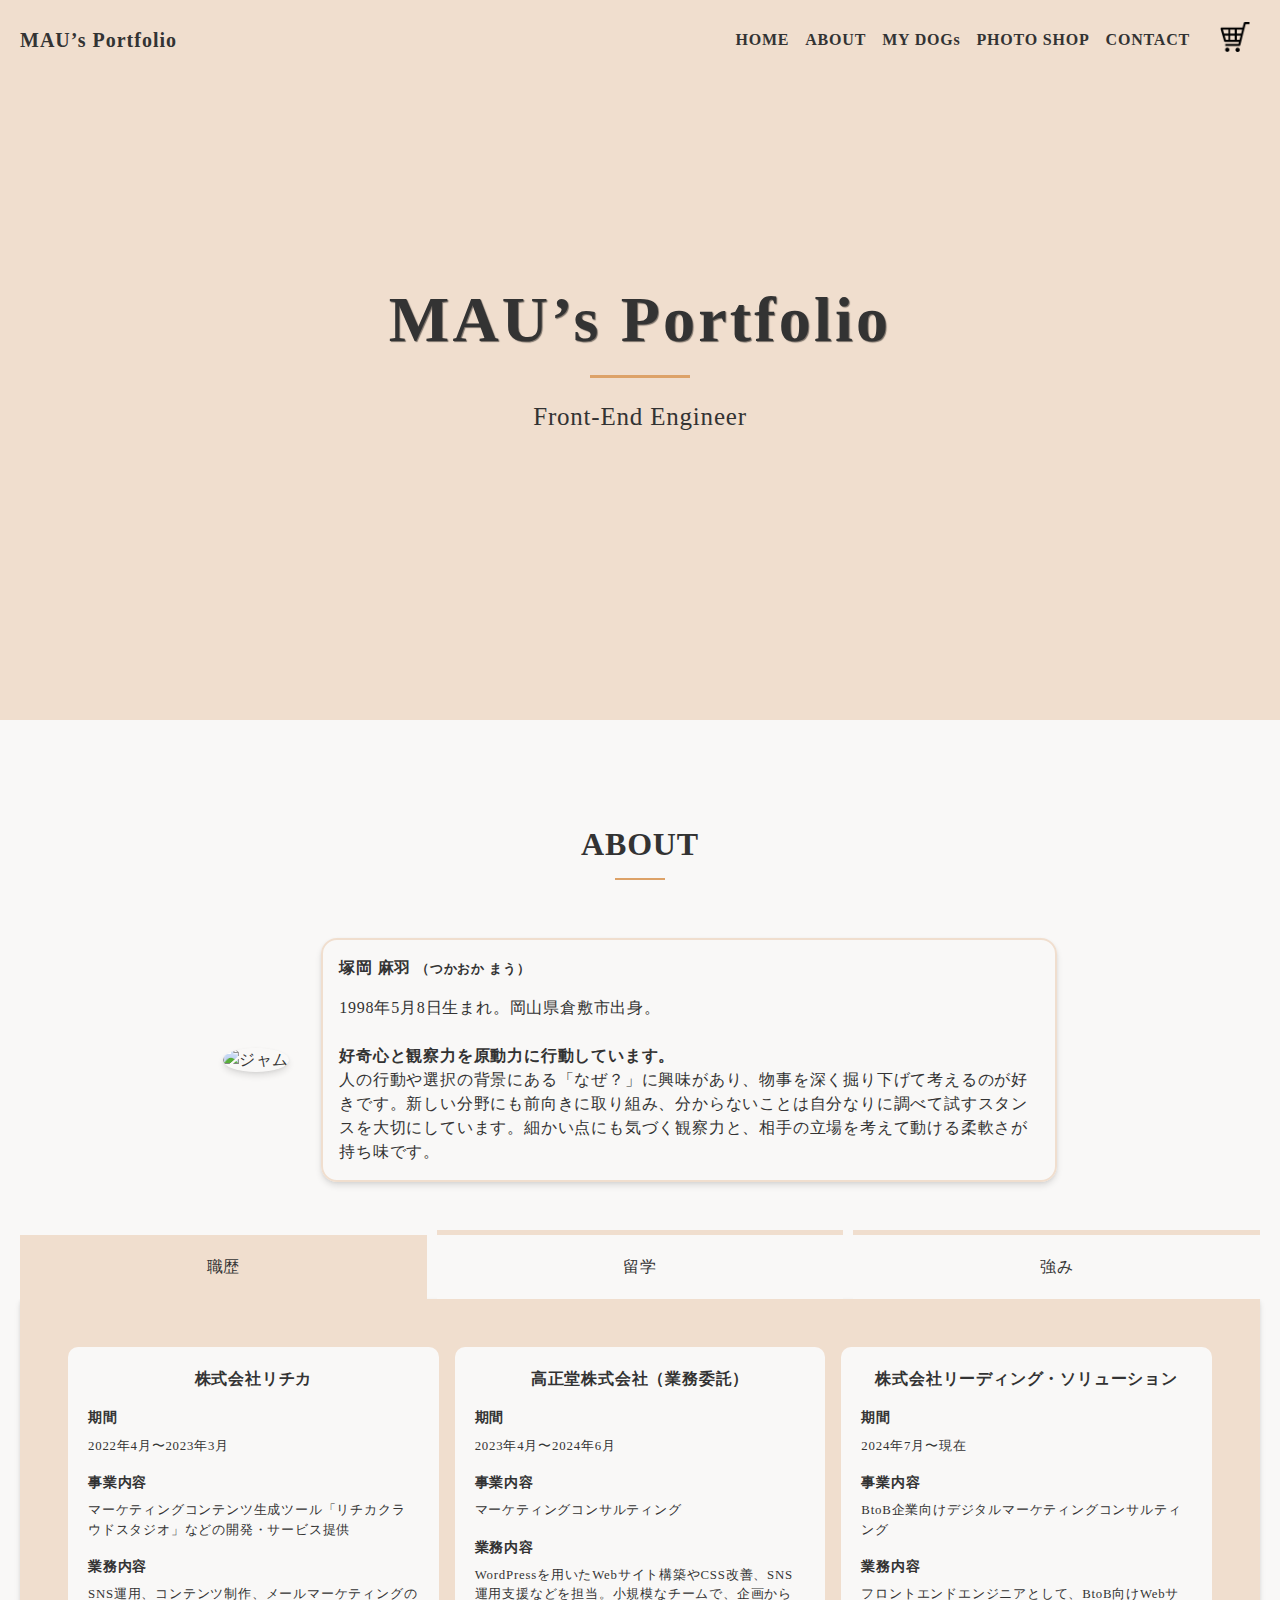
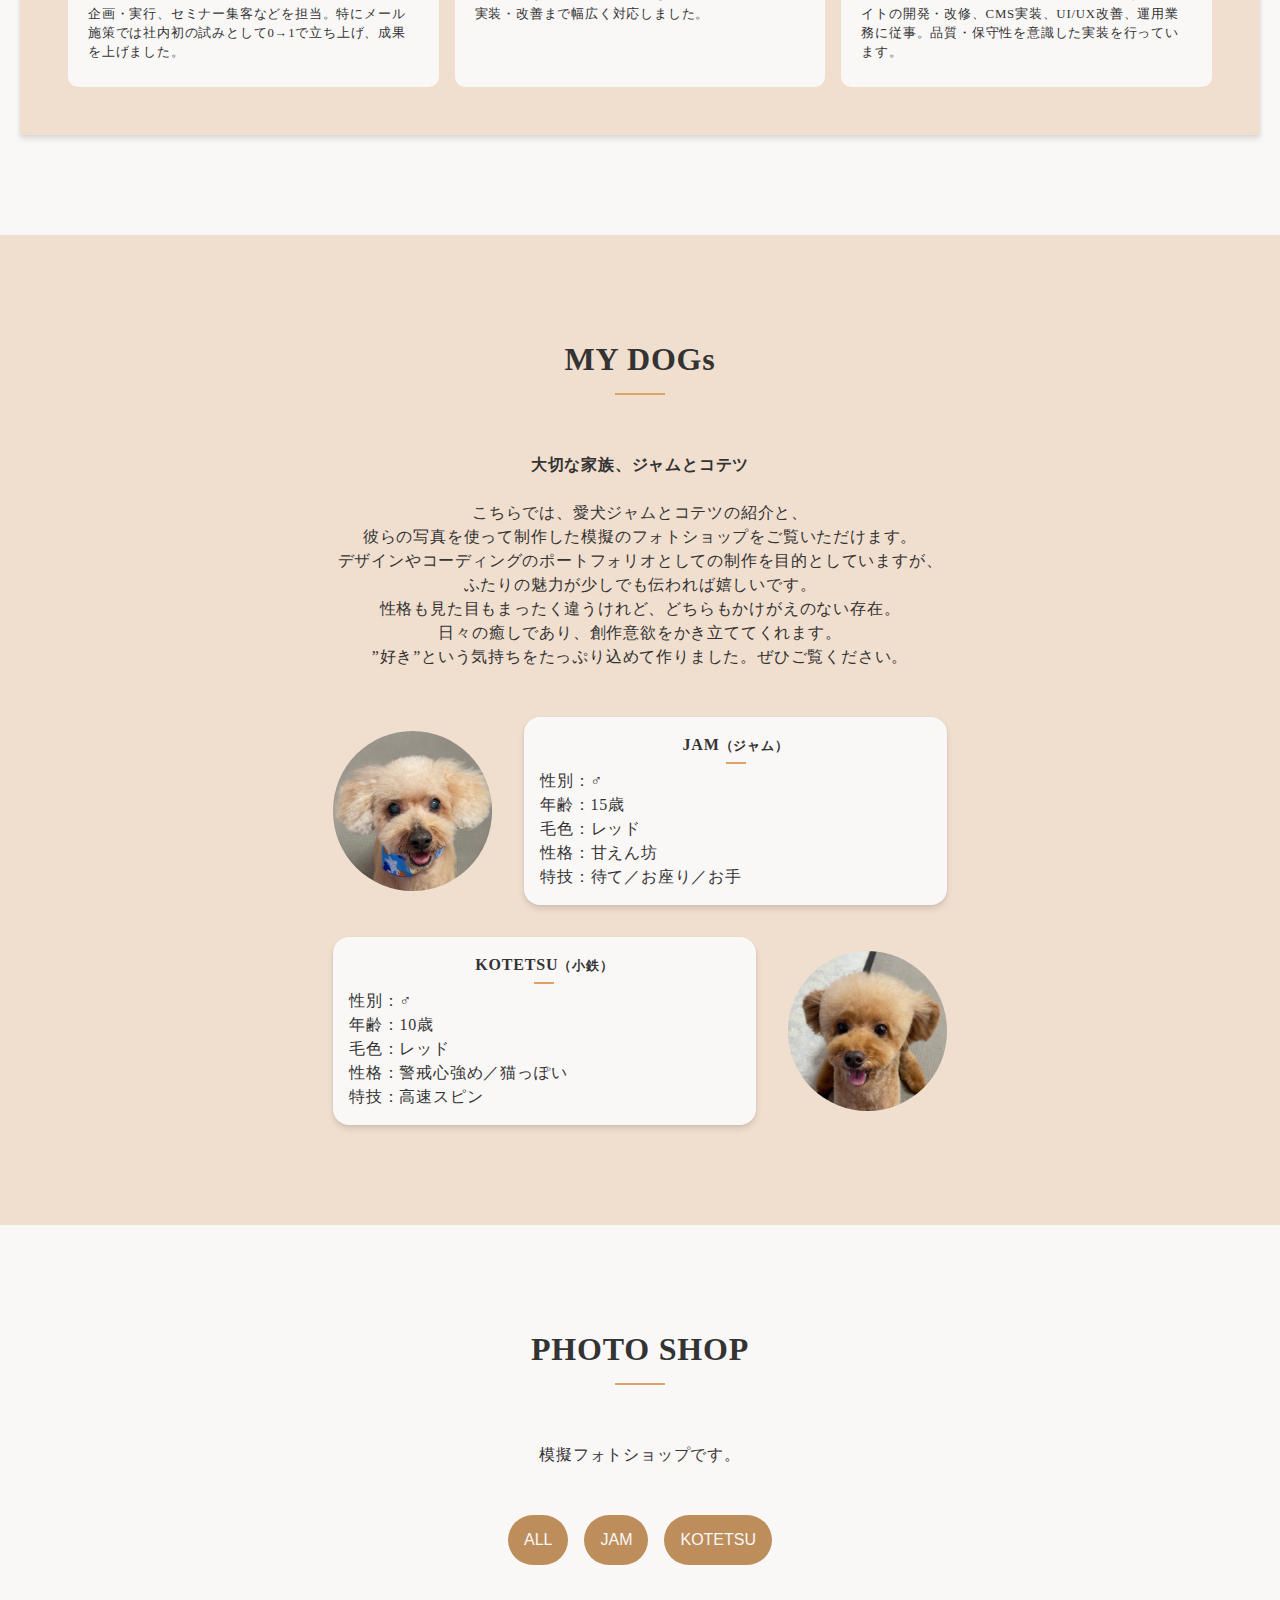
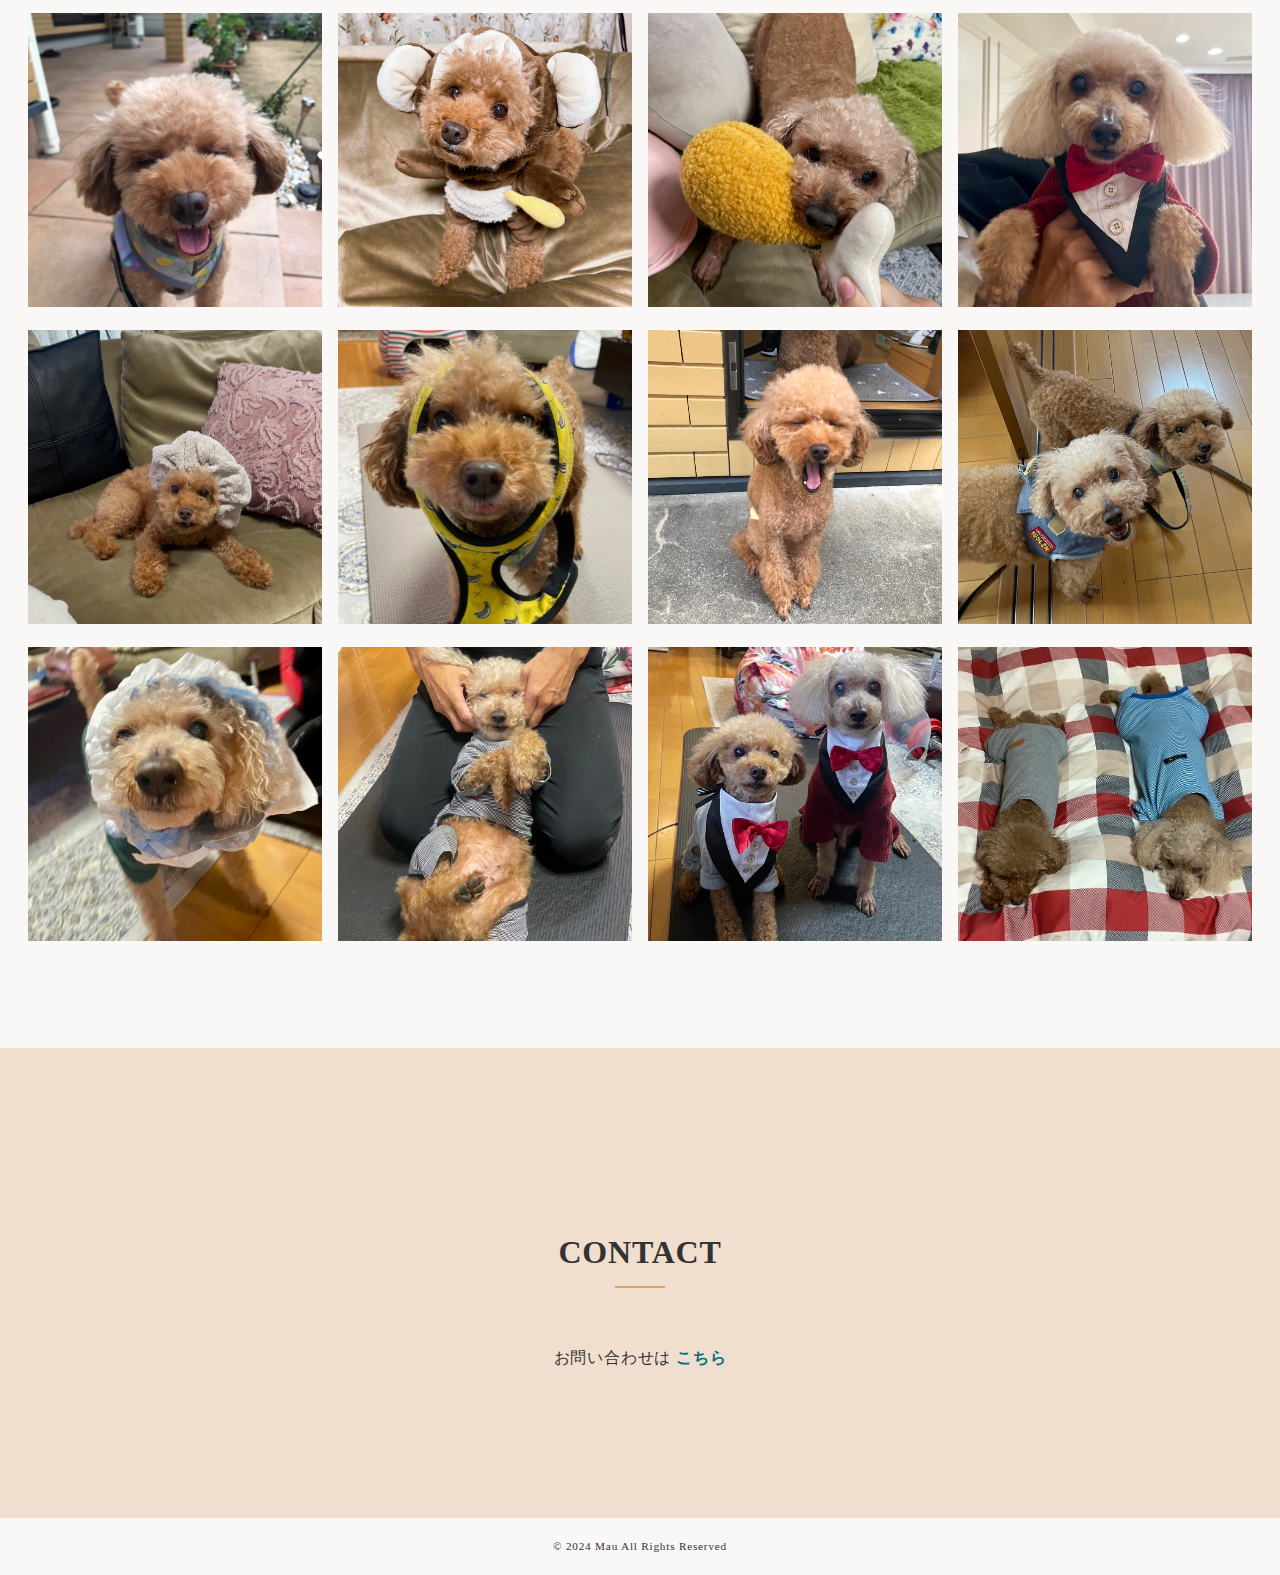
==== commit c100e9c5: "Add files via upload" ====
--- a/index.html
+++ b/index.html
@@ -1,305 +1,534 @@
 <!DOCTYPE html>
 <html lang="en">
-    <head>
-        <meta charset="UTF-8">
-        <meta http-equiv="X-UA-Compatible" content="IE=edge">
-        <meta name="viewport" content="width=device-width, initial-scale=1.0">
-        <title>JAM&KOTETSU</title>
-        <link rel="icon" href="img/logo_1.jpg">
-        <link rel="stylesheet" href="css/reset.css">
-        <link rel="stylesheet" href="css/style.css">
-        <link rel="preconnect" href="https://fonts.googleapis.com">
-        <script src="js/script.js"></script>
-    </head>
-
-    <body>
-        <header>
-            <div class="logo">
-                <img src="img/logo_2.png" alt="logo">
-            </div>
-            <div class="headerarea">
-                <nav>
-                    <ul>
-                        <li><a href="#profile">PROFILE</a></li>
-                        <li><a href="#photoshop">PHOTO SHOP</a></li>
-                    </ul>
-                </nav>
-                <div class="cart">
-                    <!-- ② カウント表示 -->
-                    <!-- classにhiddenをつけて、初期状態では表示をしないようにする -->
-                    <div class="cart_cnt hidden">
-                        <span id="js_cart_cnt"></span>
+<head>
+  <meta charset="UTF-8">
+  <meta http-equiv="X-UA-Compatible" content="IE=edge">
+  <meta name="viewport" content="width=device-width, initial-scale=1.0">
+  <title>MAU’s Portfolio</title>
+  <meta name="description" content="MAUのポートフォリオサイトです。">
+  <link rel="icon" href="img/logo_1.jpg">
+  <link rel="stylesheet" href="css/reset.css">
+  <link rel="stylesheet" href="css/style.css">
+  <link rel="preconnect" href="https://fonts.googleapis.com">
+  <link rel="preconnect" href="https://fonts.gstatic.com" crossorigin>
+  <link href="https://fonts.googleapis.com/css2?family=Noto+Sans+JP&family=Noto+Serif+JP:wght@200..900&family=Oxygen:wght@300;400;700&display=swap" rel="stylesheet"> <!-- jQueryの読み込みはjsより先に記述する -->
+  <script src="https://code.jquery.com/jquery-3.7.1.min.js" integrity="sha256-/JqT3SQfawRcv/BIHPThkBvs0OEvtFFmqPF/lYI/Cxo=" crossorigin="anonymous"></script>
+  <script src="js/script.js"></script>
+  <script src="js/index.js"></script>
+</head>
+
+<body>
+  <header>
+    <div class="container">
+      <div class="header-inner">
+        <div class="header-logo">
+          <a href="#">MAU’s Portfolio</a>
+        </div>
+
+        <div id="drawer_toggle">
+          <span></span>
+          <span></span>
+          <span></span>
+        </div>
+
+
+        <div class="header-nav">
+
+          <nav class="gnav" id="global_nav">
+            <ul class="gnav-list">
+              <li class="gnav-list-item"><a href="index.html">HOME</a></li>
+              <li class="gnav-list-item"><a href="index.html#1">ABOUT</a></li>
+              <li class="gnav-list-item"><a href="index.html#2">MY DOGs</a></li>
+              <li class="gnav-list-item"><a href="index.html#3">PHOTO SHOP</a></li>
+              <li class="gnav-list-item"><a href="index.html#4">CONTACT</a></li>
+            </ul>
+          </nav>
+
+          <div class="cart">
+            <!-- ② カウント表示 -->
+            <!-- classにhiddenをつけて、初期状態では表示をしないようにする -->
+            <div class="cart_cnt hidden">
+              <span id="js_cart_cnt"></span>
+            </div>
+            <a href="confirm.html" id="cartLink">
+              <img src="img/cart_logo.png" alt="#">
+            </a>
+          </div>
+        </div>
+      </div>
+    </div>
+  </header>
+
+  <main>
+    <!-- メインビジュアル -->
+    <div class="mv bg--gr">
+      <div class="container">
+        <div class="mv-titleArea mv-titleArea--center mv-titleArea--black-shadow">
+          <h1 class="mv-title">MAU’s Portfolio</h1>
+          <p class="under-line"></p>
+          <p class="mv-subtitle">Front-End Engineer</p>
+        </div>
+      </div>
+    </div>
+
+    <!-- ABOUT -->
+    <section id="1" class="about bg--be">
+      <div class="container">
+        <h2 class="section-title">ABOUT</h2>
+        <div class="flex">
+          <div class="about profile">
+            <div class="two-column">
+              <div class="two-column-left">
+                <div class="two-column-image profile">
+                  <img src="img/profile_img.jpg" alt="ジャム">
+                </div>
+              </div>
+              <div class="two-column-right">
+                <h3 class="name">塚岡 麻羽 <span class="sub-name">（つかおか まう）</span></h3>
+                <div class="info">
+                  <p>1998年5月8日生まれ。岡山県倉敷市出身。<br><br><strong>好奇心と観察力を原動力に行動しています。</strong><br>
+                  人の行動や選択の背景にある「なぜ？」に興味があり、物事を深く掘り下げて考えるのが好きです。新しい分野にも前向きに取り組み、分からないことは自分なりに調べて試すスタンスを大切にしています。細かい点にも気づく観察力と、相手の立場を考えて動ける柔軟さが持ち味です。
+                  </p>
+                </div>
+              </div>
+            </div>
+          </div>
+        </div>
+        <!-- タブ -->
+        <div class="tab">
+          <ul>
+            <li class="tab_item is-active" data-tab="01">職歴</li>
+            <li class="tab_item" data-tab="02">留学</li>
+            <li class="tab_item" data-tab="03">強み</li>
+          </ul>
+          <div class="tab_panel">
+            <div class="tab_panel-box is-show work" data-panel="01">
+              <div class="tab_panel-box-inner">
+                <div class="tab_panel-box-item">
+                  <h3 class="text-align-center">株式会社リチカ</h3>
+                  <div class="item-area">
+                    <p class="sub-ttl">期間</p>
+                    <p class="desc">2022年4月〜2023年3月</p>
+                  </div>
+                  <div class="item-area">
+                    <p class="sub-ttl">事業内容</p>
+                    <p class="desc">マーケティングコンテンツ生成ツール「リチカクラウドスタジオ」などの開発・サービス提供</p>
+                  </div>
+                  <div class="item-area">
+                    <p class="sub-ttl">業務内容</p>
+                    <p class="desc">SNS運用、コンテンツ制作、メールマーケティングの企画・実行、セミナー集客などを担当。特にメール施策では社内初の試みとして0→1で立ち上げ、成果を上げました。</p>
+                  </div>
+                </div>
+                <div class="tab_panel-box-item">
+                  <h3 class="text-align-center">高正堂株式会社（業務委託）</h3>
+                  <div class="item-area">
+                    <p class="sub-ttl">期間</p>
+                    <p class="desc">2023年4月〜2024年6月</p>
+                  </div>
+                  <div class="item-area">
+                    <p class="sub-ttl">事業内容</p>
+                    <p class="desc">マーケティングコンサルティング</p>
+                  </div>
+                  <div class="item-area">
+                    <p class="sub-ttl">業務内容</p>
+                    <p class="desc">WordPressを用いたWebサイト構築やCSS改善、SNS運用支援などを担当。小規模なチームで、企画から実装・改善まで幅広く対応しました。</p>
+                  </div>
+                </div>
+                <div class="tab_panel-box-item">
+                  <h3 class="text-align-center">株式会社リーディング・ソリューション</h3>
+                  <div class="item-area">
+                    <p class="sub-ttl">期間</p>
+                    <p class="desc">2024年7月〜現在</p>
+                  </div>
+                  <div class="item-area">
+                    <p class="sub-ttl">事業内容</p>
+                    <p class="desc">BtoB企業向けデジタルマーケティングコンサルティング</p>
+                  </div>
+                  <div class="item-area">
+                    <p class="sub-ttl">業務内容</p>
+                    <p class="desc">フロントエンドエンジニアとして、BtoB向けWebサイトの開発・改修、CMS実装、UI/UX改善、運用業務に従事。品質・保守性を意識した実装を行っています。</p>
+                  </div>
+                </div>
+              </div>
+            </div>
+            <div class="tab_panel-box" data-panel="02">
+              <div class="tab_panel-box-inner">
+                <div class="tab_panel-box-item study">
+                  <div class="study_img">
+                    <img src="img/ilac_img.png" alt="alt">
+                  </div>
+                  <div class="study_desc">
+                    <h3>ILAC International College Vancouver</h3>
+                    <div class="item-area">
+                      <p class="sub-ttl">期間</p>
+                      <p class="desc">2024年7月〜現在</p>
                     </div>
-
-                    <a href="confirm.html">
-                        <img src="img/cart_logo.png" alt="#">
-                    </a>
-                </div>
-            </div>
-        </header>
-
-        <main>
-            <!-- メインビジュアル -->
-            <div class="mainvisual">
-                <img src="img/mainvisual.jpg" alt="mainvisual">
-            </div>
-
-            <!-- プロフィール -->
-            <div id="profile">
-                <h2 class="section-title">PROFILE</h2>
-                
-                <div class="content">
-                    <div class="jam">
-                        <img src="img/jam.jpg" alt="ジャム">
-                        <div class="text">
-                            <h3 class="content-title">JAM</h3>
-                            <ul>
-                                <li>性別:♂</li>
-                                <li>年齢:15歳</li>
-                                <li>毛色:レッド</li>
-                                <li>性格:好奇心旺盛/よく食べる</li>
-                                <li>特技:匂いを嗅ぐ</li>
-                            </ul>
-                        </div>
+                    <div class="item-area">
+                      <p class="sub-ttl">概要</p>
+                      <p class="desc">Co-op留学。希望コース入学のため、TOIEC840点、IELTS 5.5取得。カナダ・バンクーバーにある私立の専門学校 ILAC International Collegeにて、Sales&Marketingプログラムを受講。セールスに必要なコミュニケーション、ブランドプロモーション、マネジメントスキル、デジタルマーケティング、ソーシャルマーケティングなどの講義を受講し、グループワーク・ディスカッション・プレゼンテーションを行いました。<br>最終試験に合格し、Certificateを取得しました。</p>
                     </div>
-                    <div class="kotetsu">
-                        <img src="img/kotetsu.jpg" alt="コテツ">
-                        <div class="text">
-                            <h3 class="content-title">KOTETSU</h3>
-                            <ul>
-                                <li>性別:♂</li>
-                                <li>年齢:10歳</li>
-                                <li>毛色:レッド</li>
-                                <li>性格:警戒心強い/猫っぽい</li>
-                                <li>特技:高速スピン</li>
-                            </ul>
-                        </div>
-                    </div>
-                </div>
-            </div>
-                
-                <!-- Photo Shop -->
-            <div class="wrapper">
-                <div id="photoshop">
-                    <h2 class="section-title">PHOTO SHOP</h2>
-                </div>
-
-                <ul class="item_list">
-                    <!-- コテツのホホエミ -->
-                    <li class="item">
-                        <div class="item_img">
-                            <img src="img/photo01.jpg" alt="コテツのホホエミ">
-                        </div>
-                        <div class="item_textbox">
-                            <div class="item_title_price">
-                                <div class="item_title"><h2>コテツのホホエミ</h2></div>
-                                <div class="item_price"><span class="yen_symbol">¥</span><span class="js_get_price">150</span></div>
-                            </div>
-                            <div class="item_btnarea">
-                                <!-- ⑥ ローカルストレージに保存するため、カートボタンの属性にdata-nameとdate-priceを持たせる -->
-                                <button class="item_cart_btn js_cart_btn" data-name="コテツのホホエミ" data-price="150">カート</button>
-                            </div>
-                        </div>
-                    </li>
-                    <!-- ここまで -->
-                    <!-- コテツのクマ姿 -->
-                    <li class="item">
-                        <div class="item_img">
-                            <img src="img/photo02.jpg" alt="コテツのクマ姿">
-                        </div>
-                        <div class="item_textbox">
-                            <div class="item_title_price">
-                                <div class="item_title"><h2>コテツのクマ姿</h2></div>
-                                <div class="item_price"><span class="yen_symbol">¥</span><span class="js_get_price">100</span></div>
-                            </div>
-                            <div class="item_btnarea">
-                                <button class="item_cart_btn js_cart_btn" data-name="コテツのクマ姿" data-price="100">カート</button>
-                                
-                            </div>
-                        </div>
-                    </li>
-                    <!-- ここまで -->
-                    <!-- ジャムとおもちゃ -->
-                    <li class="item">
-                        <div class="item_img">
-                            <img src="img/photo03.jpg" alt="ジャムとおもちゃ">
-                        </div>
-                        <div class="item_textbox">
-                            <div class="item_title_price">
-                                <div class="item_title"><h2>ジャムとおもちゃ</h2></div>
-                                <div class="item_price"><span class="yen_symbol">¥</span><span class="js_get_price">170</span></div>
-                            </div>
-                            <div class="item_btnarea">
-                                <button class="item_cart_btn js_cart_btn" data-name="ジャムとおもちゃ" data-price="170">カート</button>
-                                
-                            </div>
-                        </div>
-                    </li>
-                    <!-- ここまで -->
-                    <!-- ジャムのタキシード姿 -->
-                    <li class="item">
-                        <div class="item_img">
-                            <img src="img/photo04.jpg" alt="ジャムのタキシード姿">
-                        </div>
-                        <div class="item_textbox">
-                            <div class="item_title_price">
-                                <div class="item_title"><h2>ジャムのタキシード姿</h2></div>
-                                <div class="item_price"><span class="yen_symbol">¥</span><span class="js_get_price">200</span></div>
-                            </div>
-                            <div class="item_btnarea">
-                                <button class="item_cart_btn js_cart_btn" data-name="ジャムのタキシード姿" data-price="200">カート</button>
-                                
-                            </div>
-                        </div>
-                    </li>
-                    <!-- ここまで -->
-                    <!-- ヘアバンド姿のテツ -->
-                    <li class="item">
-                        <div class="item_img">
-                            <img src="img/photo05.jpg" alt="ヘアバンド姿のテツ">
-                        </div>
-                        <div class="item_textbox">
-                            <div class="item_title_price">
-                                <div class="item_title"><h2>ヘアバンド姿のテツ</h2></div>
-                                <div class="item_price"><span class="yen_symbol">¥</span><span class="js_get_price">580</span></div>
-                            </div>
-                            <div class="item_btnarea">
-                                <button class="item_cart_btn js_cart_btn" data-name="ヘアバンド姿のテツ" data-price="580">カート</button>
-                                
-                            </div>
-                        </div>
-                    </li>
-                    <!-- ここまで -->
-                    <!-- 散歩前のテツ -->
-                    <li class="item">
-                        <div class="item_img">
-                            <img src="img/photo06.jpg" alt="散歩前のテツ">
-                        </div>
-                        <div class="item_textbox">
-                            <div class="item_title_price">
-                                <div class="item_title"><h2>散歩前のテツ</h2></div>
-                                <div class="item_price"><span class="yen_symbol">¥</span><span class="js_get_price">490</span></div>
-                            </div>
-                            <div class="item_btnarea">
-                                <button class="item_cart_btn js_cart_btn" data-name="散歩前のテツ" data-price="490">カート</button>
-                                
-                            </div>
-                        </div>
-                    </li>
-                    <!-- ここまで -->
-                    <!-- あくびをするテツ -->
-                    <li class="item">
-                        <div class="item_img">
-                            <img src="img/photo07.jpg" alt="あくびをするテツ">
-                        </div>
-                        <div class="item_textbox">
-                            <div class="item_title_price">
-                                <div class="item_title"><h2>あくびをするテツ</h2></div>
-                                <div class="item_price"><span class="yen_symbol">¥</span><span class="js_get_price">610</span></div>
-                            </div>
-                            <div class="item_btnarea">
-                                <button class="item_cart_btn js_cart_btn" data-name="あくびをするテツ" data-price="610">カート</button>
-                                
-                            </div>
-                        </div>
-                    </li>
-                    <!-- ここまで -->
-                    <!-- 散歩前のジャム＆テツ -->
-                    <li class="item">
-                        <div class="item_img">
-                            <img src="img/photo08.jpg" alt="散歩前のジャム＆テツ">
-                        </div>
-                        <div class="item_textbox">
-                            <div class="item_title_price">
-                                <div class="item_title"><h2>散歩前のジャム＆テツ</h2></div>
-                                <div class="item_price"><span class="yen_symbol">¥</span><span class="js_get_price">380</span></div>
-                            </div>
-                            <div class="item_btnarea">
-                                <button class="item_cart_btn js_cart_btn" data-name="散歩前のジャム＆テツ" data-price="380">カート</button>
-                                
-                            </div>
-                        </div>
-                    </li>
-                    <!-- ここまで -->
-                    <!-- ライオンジャム -->
-                    <li class="item">
-                        <div class="item_img">
-                            <img src="img/photo09.jpg" alt="ライオンジャム">
-                        </div>
-                        <div class="item_textbox">
-                            <div class="item_title_price">
-                                <div class="item_title"><h2>ライオンジャム</h2></div>
-                                <div class="item_price"><span class="yen_symbol">¥</span><span class="js_get_price">1200</span></div>
-                            </div>
-                            <div class="item_btnarea">
-                                <button class="item_cart_btn js_cart_btn" data-name="ライオンジャム" data-price="1200">カート</button>
-                                
-                            </div>
-                        </div>
-                    </li>
-                    <!-- ここまで -->
-                    <!-- リラックスジャム -->
-                    <li class="item">
-                        <div class="item_img">
-                            <img src="img/photo10.jpg" alt="リラックスジャム">
-                        </div>
-                        <div class="item_textbox">
-                            <div class="item_title_price">
-                                <div class="item_title"><h2>リラックスジャム</h2></div>
-                                <div class="item_price"><span class="yen_symbol">¥</span><span class="js_get_price">400</span></div>
-                            </div>
-                            <div class="item_btnarea">
-                                <button class="item_cart_btn js_cart_btn" data-name="リラックスジャム" data-price="400">カート</button>
-                                
-                            </div>
-                        </div>
-                    </li>
-                    <!-- ここまで -->
-                    <!-- タキシード姿のジャム＆テツ -->
-                    <li class="item">
-                        <div class="item_img">
-                            <img src="img/photo11.jpg" alt="タキシード姿のジャム＆テツ">
-                        </div>
-                        <div class="item_textbox">
-                            <div class="item_title_price">
-                                <div class="item_title"><h2>タキシード姿のジャム＆テツ</h2></div>
-                                <div class="item_price"><span class="yen_symbol">¥</span><span class="js_get_price">90</span></div>
-                            </div>
-                            <div class="item_btnarea">
-                                <button class="item_cart_btn js_cart_btn" data-name="タキシード姿のジャム＆テツ" data-price="90">カート</button>
-                                
-                            </div>
-                        </div>
-                    </li>
-                    <!-- ここまで -->
-                    <!-- 寝そべるジャム＆テツ -->
-                    <li class="item">
-                        <div class="item_img">
-                            <img src="img/photo12.jpg" alt="寝そべるジャム＆テツ">
-                        </div>
-                        <div class="item_textbox">
-                            <div class="item_title_price">
-                                <div class="item_title"><h2>寝そべるジャム＆テツ</h2></div>
-                                <div class="item_price"><span class="yen_symbol">¥</span><span class="js_get_price">600</span></div>
-                            </div>
-                            <div class="item_btnarea">
-                                <button class="item_cart_btn js_cart_btn" data-name="寝そべるジャム＆テツ" data-price="600">カート</button>
-                                
-                            </div>
-                        </div>
-                    </li>
-                    <!-- ここまで -->
+                  </div>
+                </div>
+              </div>
+            </div>
+            <div class="tab_panel-box work strength" data-panel="03">
+              <div class="tab_panel-box-inner">
+                <div class="tab_panel-box-item">
+                  <h3 class="text-align-center">効率性・正確性を重視した開発</h3>
+                  <div class="item-area">
+                    <p class="desc">Sassやコンポーネント設計により、スタイルの一貫性や保守性の高い実装を実現。<br>MoSCoW法を用いたタスク整理で開発効率を高め、6か月連続で修正率最小を達成するなど、品質面でも高く評価されました。</p>
+                  </div>
+                </div>
+                <div class="tab_panel-box-item">
+                  <h3 class="text-align-center">マーケティング視点のユーザビリティ</h3>
+                  <div class="item-area">
+                    <p class="desc">ユーザー行動をもとにしたUI改善やA/Bテストを実施。<br>フォーム導線やCTA最適化など、コンバージョン向上を目的とした実装に取り組んできました。</p>
+                  </div>
+                </div>
+                <div class="tab_panel-box-item">
+                  <h3 class="text-align-center">チームワークとプロジェクト推進力</h3>
+                  <div class="item-area">
+                    <p class="desc">デザイナー・ディレクターと連携しながら仕様調整を行い、チケット管理ツールを活用してタスク整理や進行管理にも貢献。<br>チーム全体のスムーズな開発を支えています。</p>
+                  </div>
+                </div>
+              </div>
+            </div>
+          </div>
+        </div>
+      </div>
+    </section>
+
+    <!-- プロフィール -->
+    <section id="2" class="myDogs bg--gr">
+      <div class="container">
+        <h2 class="section-title">MY DOGs</h2>
+        <div class="beginning text-align-center">
+          <p><strong>大切な家族、ジャムとコテツ</strong></p><br>
+          <p>こちらでは、愛犬ジャムとコテツの紹介と、<br>彼らの写真を使って制作した模擬のフォトショップをご覧いただけます。<br>デザインやコーディングのポートフォリオとしての制作を目的としていますが、<br>ふたりの魅力が少しでも伝われば嬉しいです。<br>性格も見た目もまったく違うけれど、どちらもかけがえのない存在。<br>日々の癒しであり、創作意欲をかき立ててくれます。<br>”好き”という気持ちをたっぷり込めて作りました。ぜひご覧ください。</p>
+        </div>
+        <div class="flex dog">
+          <div class="two-column jam">
+            <div class="two-column-left">
+              <img src="img/jam.jpg" alt="ジャム">
+            </div>
+            <div class="two-column-right">
+              <div class="text">
+                <h3 class="content-title text-align-center">JAM<span class="sub-name">（ジャム）</span></h3>
+                <p class="under-line"></p>
+                <ul>
+                  <li>性別：♂</li>
+                  <li>年齢：15歳</li>
+                  <li>毛色：レッド</li>
+                  <li>性格：甘えん坊</li>
+                  <li>特技：待て／お座り／お手</li>
+              </div>
+            </div>
+          </div>
+          <div class="two-column kotetsu">
+            <div class="two-column-left">
+              <img src="img/kotetsu.jpg" alt="コテツ">
+            </div>
+            <div class="two-column-right">
+              <div class="text">
+                <h3 class="content-title text-align-center">KOTETSU<span class="sub-name">（小鉄）</span></h3>
+                <p class="under-line"></p>
+                <ul>
+                  <li>性別：♂</li>
+                  <li>年齢：10歳</li>
+                  <li>毛色：レッド</li>
+                  <li>性格：警戒心強め／猫っぽい</li>
+                  <li>特技：高速スピン</li>
                 </ul>
-            </div>
-        </main>
-
-        <footer>
-            <p> © 2024 Mau All Rights Reserved</p>
-            <ul>
-                <li><a href="https://www.instagram.com/"><img src="img/Instagram_Glyph_White.png" alt="インスタグラム"></a></li>
-                <li><a href="https://twitter.com/xjapanofficial?lang=ja"><img src="img/logo-white.png" alt="X"></a></li>
-                <li><a href="https://www.facebook.com/"><img src="img/Facebook_Logo_Secondary.png" alt="フェイスブック"></a></li>
-            </ul>
-        </footer>
-    </body>
+              </div>
+            </div>
+          </div>
+        </div>
+      </div>
+    </section>
+
+    <!-- Photo Shop -->
+    <section id="3" class="photoshop bg--be">
+      <div class="container">
+        <h2 class="section-title">PHOTO SHOP</h2>
+        <div class="beginning text-align-center">
+          <p>模擬フォトショップです。</p>
+        </div>
+        <div class="button_area">
+          <button id="show_all" class="sort_btn">ALL</button>
+          <button id="show_dog_a" class="sort_btn">JAM</button>
+          <button id="show_dog_b" class="sort_btn">KOTETSU</button>
+        </div>
+        <ul class="item_list">
+          <!-- コテツのホホエミ -->
+          <li class="item dog-b">
+            <div class="item_img">
+              <img src="img/photo01.jpg" alt="コテツのホホエミ">
+            </div>
+            <div class="item_textbox">
+              <div class="item_title_price">
+                <div class="item_title">
+                  <p>コテツのホホエミ</p>
+                </div>
+                <div class="item_price"><span class="yen_symbol">¥</span><span class="js_get_price">150</span></div>
+              </div>
+              <div class="item_btnarea">
+                <!-- ⑥ ローカルストレージに保存するため、カートボタンの属性にdata-nameとdate-priceを持たせる -->
+                <button class="item_cart_btn js_cart_btn" data-name="コテツのホホエミ" data-price="150">カート</button>
+              </div>
+            </div>
+          </li>
+          <!-- ここまで -->
+          <!-- コテツのクマ姿 -->
+          <li class="item dog-b">
+            <div class="item_img">
+              <img src="img/photo02.jpg" alt="コテツのクマ姿">
+            </div>
+            <div class="item_textbox">
+              <div class="item_title_price">
+                <div class="item_title">
+                  <p>コテツのクマ姿</p>
+                </div>
+                <div class="item_price"><span class="yen_symbol">¥</span><span class="js_get_price">100</span></div>
+              </div>
+              <div class="item_btnarea">
+                <button class="item_cart_btn js_cart_btn" data-name="コテツのクマ姿" data-price="100">カート</button>
+
+              </div>
+            </div>
+          </li>
+          <!-- ここまで -->
+          <!-- ジャムとおもちゃ -->
+          <li class="item dog-a">
+            <div class="item_img">
+              <img src="img/photo03.jpg" alt="ジャムとおもちゃ">
+            </div>
+            <div class="item_textbox">
+              <div class="item_title_price">
+                <div class="item_title">
+                  <p>ジャムとおもちゃ</p>
+                </div>
+                <div class="item_price"><span class="yen_symbol">¥</span><span class="js_get_price">170</span></div>
+              </div>
+              <div class="item_btnarea">
+                <button class="item_cart_btn js_cart_btn" data-name="ジャムとおもちゃ" data-price="170">カート</button>
+
+              </div>
+            </div>
+          </li>
+          <!-- ここまで -->
+          <!-- ジャムのタキシード姿 -->
+          <li class="item dog-a">
+            <div class="item_img">
+              <img src="img/photo04.jpg" alt="ジャムのタキシード姿">
+            </div>
+            <div class="item_textbox">
+              <div class="item_title_price">
+                <div class="item_title">
+                  <p>ジャムのタキシード姿</p>
+                </div>
+                <div class="item_price"><span class="yen_symbol">¥</span><span class="js_get_price">200</span></div>
+              </div>
+              <div class="item_btnarea">
+                <button class="item_cart_btn js_cart_btn" data-name="ジャムのタキシード姿" data-price="200">カート</button>
+
+              </div>
+            </div>
+          </li>
+          <!-- ここまで -->
+          <!-- ヘアバンド姿のテツ -->
+          <li class="item dog-b">
+            <div class="item_img">
+              <img src="img/photo05.jpg" alt="ヘアバンド姿のテツ">
+            </div>
+            <div class="item_textbox">
+              <div class="item_title_price">
+                <div class="item_title">
+                  <p>ヘアバンド姿のテツ</p>
+                </div>
+                <div class="item_price"><span class="yen_symbol">¥</span><span class="js_get_price">580</span></div>
+              </div>
+              <div class="item_btnarea">
+                <button class="item_cart_btn js_cart_btn" data-name="ヘアバンド姿のテツ" data-price="580">カート</button>
+
+              </div>
+            </div>
+          </li>
+          <!-- ここまで -->
+          <!-- 散歩前のテツ -->
+          <li class="item dog-b">
+            <div class="item_img">
+              <img src="img/photo06.jpg" alt="散歩前のテツ">
+            </div>
+            <div class="item_textbox">
+              <div class="item_title_price">
+                <div class="item_title">
+                  <p>散歩前のテツ</p>
+                </div>
+                <div class="item_price"><span class="yen_symbol">¥</span><span class="js_get_price">490</span></div>
+              </div>
+              <div class="item_btnarea">
+                <button class="item_cart_btn js_cart_btn" data-name="散歩前のテツ" data-price="490">カート</button>
+
+              </div>
+            </div>
+          </li>
+          <!-- ここまで -->
+          <!-- あくびをするテツ -->
+          <li class="item dog-b">
+            <div class="item_img">
+              <img src="img/photo07.jpg" alt="あくびをするテツ">
+            </div>
+            <div class="item_textbox">
+              <div class="item_title_price">
+                <div class="item_title">
+                  <p>あくびをするテツ</p>
+                </div>
+                <div class="item_price"><span class="yen_symbol">¥</span><span class="js_get_price">610</span></div>
+              </div>
+              <div class="item_btnarea">
+                <button class="item_cart_btn js_cart_btn" data-name="あくびをするテツ" data-price="610">カート</button>
+
+              </div>
+            </div>
+          </li>
+          <!-- ここまで -->
+          <!-- 散歩前のジャム＆テツ -->
+          <li class="item">
+            <div class="item_img">
+              <img src="img/photo08.jpg" alt="散歩前のジャム＆テツ">
+            </div>
+            <div class="item_textbox">
+              <div class="item_title_price">
+                <div class="item_title">
+                  <p>散歩前のジャム＆テツ</p>
+                </div>
+                <div class="item_price"><span class="yen_symbol">¥</span><span class="js_get_price">380</span></div>
+              </div>
+              <div class="item_btnarea">
+                <button class="item_cart_btn js_cart_btn" data-name="散歩前のジャム＆テツ" data-price="380">カート</button>
+
+              </div>
+            </div>
+          </li>
+          <!-- ここまで -->
+          <!-- ライオンジャム -->
+          <li class="item dog-a">
+            <div class="item_img">
+              <img src="img/photo09.jpg" alt="ライオンジャム">
+            </div>
+            <div class="item_textbox">
+              <div class="item_title_price">
+                <div class="item_title">
+                  <p>ライオンジャム</p>
+                </div>
+                <div class="item_price"><span class="yen_symbol">¥</span><span class="js_get_price">1200</span></div>
+              </div>
+              <div class="item_btnarea">
+                <button class="item_cart_btn js_cart_btn" data-name="ライオンジャム" data-price="1200">カート</button>
+
+              </div>
+            </div>
+          </li>
+          <!-- ここまで -->
+          <!-- リラックスジャム -->
+          <li class="item dog-a">
+            <div class="item_img">
+              <img src="img/photo10.jpg" alt="リラックスジャム">
+            </div>
+            <div class="item_textbox">
+              <div class="item_title_price">
+                <div class="item_title">
+                  <p>リラックスジャム</p>
+                </div>
+                <div class="item_price"><span class="yen_symbol">¥</span><span class="js_get_price">400</span></div>
+              </div>
+              <div class="item_btnarea">
+                <button class="item_cart_btn js_cart_btn" data-name="リラックスジャム" data-price="400">カート</button>
+
+              </div>
+            </div>
+          </li>
+          <!-- ここまで -->
+          <!-- タキシード姿のジャム＆テツ -->
+          <li class="item">
+            <div class="item_img">
+              <img src="img/photo11.jpg" alt="タキシード姿のジャム＆テツ">
+            </div>
+            <div class="item_textbox">
+              <div class="item_title_price">
+                <div class="item_title">
+                  <p>タキシード姿のジャム＆テツ</p>
+                </div>
+                <div class="item_price"><span class="yen_symbol">¥</span><span class="js_get_price">90</span></div>
+              </div>
+              <div class="item_btnarea">
+                <button class="item_cart_btn js_cart_btn" data-name="タキシード姿のジャム＆テツ" data-price="90">カート</button>
+
+              </div>
+            </div>
+          </li>
+          <!-- ここまで -->
+          <!-- 寝そべるジャム＆テツ -->
+          <li class="item">
+            <div class="item_img">
+              <img src="img/photo12.jpg" alt="寝そべるジャム＆テツ">
+            </div>
+            <div class="item_textbox">
+              <div class="item_title_price">
+                <div class="item_title">
+                  <p>寝そべるジャム＆テツ</p>
+                </div>
+                <div class="item_price"><span class="yen_symbol">¥</span><span class="js_get_price">600</span></div>
+              </div>
+              <div class="item_btnarea">
+                <button class="item_cart_btn js_cart_btn" data-name="寝そべるジャム＆テツ" data-price="600">カート</button>
+
+              </div>
+            </div>
+          </li>
+          <!-- ここまで -->
+        </ul>
+      </div>
+    </section>
+
+
+    <!-- contact -->
+    <section id="4" class="contact bg--gr">
+      <div class="container">
+        <h2 class="section-title">CONTACT</h2>
+        <div class="beginning text-align-center">
+          <p>お問い合わせは<a href="/contact.html"> <strong>こちら</strong></a></p>
+        </div>
+      </div>
+    </section>
+  </main>
+
+  <!-- フッター -->
+  <footer class="bg--be">
+    <p class="text-align-center"> © 2024 Mau All Rights Reserved</p>
+  </footer>
+
+</body>
+
+<script>
+  document.addEventListener('DOMContentLoaded', function () {
+    // カートリンクのクリックイベントを設定
+    const cartLink = document.getElementById('cartLink');
+    if (cartLink) {
+      cartLink.addEventListener('click', function (event) {
+        // ローカルストレージからカートのアイテムを取得
+        const items = JSON.parse(localStorage.getItem('items')) || [];
+
+        if (items.length === 0) {
+          // カートが空の場合、警告を表示して遷移をキャンセル
+          event.preventDefault(); // デフォルトのリンク動作をキャンセル
+          alert('カートにアイテムがありません');
+        }
+      });
+    }
+  });
+
+
+
+</script>
 </html>
--- a/css/style.css
+++ b/css/style.css
@@ -1,250 +1,565 @@
+html {
+  scroll-behavior: smooth;
+}
+
 body {
-    width: 100%;  
+  font-size: 16px;
+  word-wrap: break-word;
+  letter-spacing: 0.05em;
+  color: #333;
+  line-height: 1.5;
 }
 
 img {
-    max-width: 100%;
+  max-width: 100%;
+}
+
+a {
+  text-decoration: none;
+  transition: opacity 0.3s;
+  color: #333333;
+}
+
+li {
+  list-style-type: none;
+}
+
+h2 {
+  font-size: 2rem;
+}
+
+h3 {
+  font-size: 1rem;
+}
+
+.bg--gr {
+  background-color: #f0dece;
+}
+
+.bg--be {
+  background-color: #f9f8f7;
+}
+
+.text-align-center {
+  text-align: center;
+}
+
+.bold {
+  font-weight: bold;
+}
+
+.section-title {
+  font-size: 2rem;
+  text-align: center;
+}
+
+.section-title::after {
+  content: "";
+  display: block;
+  width: 50px;
+  height: 2px;
+  background-color: #dda268;
+  margin: 10px auto;
 }
 
 .item_img {
-    text-align: center;
+  text-align: center;
 }
 
 .item_img img {
-    width: 200px; /* 画像の幅を指定 */
-    height: 200px; /* 画像の高さを指定 */
-    object-fit: contain;
-}
-
-
-li {
-    list-style-type: none;
-}
-
-.section-title {
-    font-size: 2rem;
-    text-align: center;
-    margin-bottom: 60px;
-}
-
-
-/* 
-② カウント表示
-*/
+  width: 200px; /* 画像の幅を指定 */
+  height: 200px; /* 画像の高さを指定 */
+  object-fit: contain;
+}
 
 .hidden {
-    display: none;
-}
-
+  display: none;
+}
+
+section {
+  padding: 100px 0;
+}
+
+.container {
+  width: calc(100% - 40px);
+  max-width: 1300px;
+  margin: auto;
+  display: flex;
+  flex-direction: column;
+  gap: 3rem;
+}
+
+@media screen and (max-width: 768px) {
+  .container {
+    padding: 0 20px;
+    gap: 2rem;
+  }
+}
 
 /*-------------------------------------------
 ヘッダー
 -------------------------------------------*/
 
 header {
-    width: 100%;
+  width: 100%;
+  position: fixed;
+  top: 0;
+  background-color: #f0dece;
+  z-index: 10;
+}
+
+.header-inner {
+  display: flex;
+  width: 100%;
+  height: 5rem;
+  align-items: center;
+  justify-content: space-between;
+}
+
+.header-logo {
+  display: flex;
+  font-size: 20px;
+  line-height: 1.2;
+  font-weight: bold;
+  letter-spacing: 0.05em;
+  margin-right: 20px;
+  align-items: center;
+  transition: 0.3s;
+}
+
+.header-logo a:hover {
+  color: #dda268;
+  transition: 0.3s;
+}
+
+.header-nav {
+  display: flex;
+  justify-content: center;
+  align-items: center;
+}
+
+.gnav {
+  display: flex;
+}
+
+.gnav-list {
+  display: flex;
+  align-items: center;
+  justify-content: center;
+  gap: 1rem;
+}
+
+.gnav-list li a {
+  font-weight: bold;
+  transition: 0.3s;
+  color: #333;
+}
+
+.gnav-list li a:hover {
+  color: #dda268;
+}
+
+header li {
+  font-size: 1rem;
+}
+
+header li:last-child {
+  padding-right: 30px;
+}
+
+@media screen and (max-width: 768px) {
+  header li:last-child {
+    padding-right: 0;
+  }
+}
+
+header .cart {
+  position: relative;
+  width: 30px;
+  margin-right: 10px;
+}
+
+header .cart .cart_cnt {
+  position: absolute;
+  top: -4px;
+  left: -12px;
+  width: 1.2rem;
+  height: 1.2rem;
+  font-size: 0.6rem;
+  font-weight: bold;
+  text-align: center;
+  line-height: 1.2rem;
+  border-radius: 50%;
+  background-color: #fff;
+  color: #000000;
+}
+
+@media screen and (max-width: 768px) {
+  .gnav-list {
+    flex-direction: column;
+  }
+}
+/*-------------------------------------------
+ハンバーガーメニュー
+-------------------------------------------*/
+/* ハンバーガーメニューのスタイル */
+#drawer_toggle {
+  display: none; /* ハンバーガーメニューを非表示 */
+}
+@media screen and (max-width: 768px) {
+  #drawer_toggle {
     display: flex;
-    justify-content: space-around;
-    align-items: center;
-    position: fixed;
-    top: 0;
-    color: #fff;
-    background-color:#F0DECE;
-    z-index: 100;
-}
-
-header .logo {
-    width: 300px;
-}
-
-header .logo img {
-    max-width: 100%;
-}
-
-header nav {
-    font-weight: bold;
-    margin-left: 45%;
-}
-
-header ul {
-    display: flex;
-    padding: 10px 0;
-}
-
-header li {
-    margin-left: 40px;
-    font-size: 0.9rem;
-}
-
-header a {
-    text-decoration: none; 
-    color: black;
-}
-
-header .cart {
-    position: relative;
-    width: 30px;
-    margin-right: 10px;
-}
-
-header .cart .cart_cnt {
-    position: absolute;
-    top: -4px;
-    left: -12px;
-    width: 1.2rem;
-    height: 1.2rem;
-    font-size: 0.6rem;
-    font-weight: bold;
-    text-align: center;
-    line-height: 1.2rem;
-    border-radius: 50%;
-    background-color: #fff;
-    color: black;
-}
-
-
+    flex-direction: column;
+    justify-content: space-between;
+    width: 30px; /* ハンバーガーメニューの幅 */
+    height: 17px; /* ハンバーガーメニューの高さ */
+    cursor: pointer;
+  }
+
+  #drawer_toggle span {
+    display: block;
+    width: 100%; /* 線の幅を親要素に合わせる */
+    height: 3px; /* 線の高さ */
+    background-color: #333; /* 線の色 */
+    border-radius: 2px; /* 線の角を丸くする */
+    transition: all 0.3s ease; /* アニメーションのスムーズな動き */
+  }
+
+  /* メニューが開いたときのアニメーション（必要に応じて追加） */
+  #drawer_toggle.open span:nth-child(1) {
+    transform: rotate(45deg) translate(5px, 5px);
+  }
+
+  #drawer_toggle.open span:nth-child(2) {
+    opacity: 0; /* 真ん中の線を非表示にする */
+  }
+
+  #drawer_toggle.open span:nth-child(3) {
+    transform: rotate(-45deg) translate(5px, -5px);
+  }
+}
+/* デフォルトではPC時に表示 */
+#global_nav {
+  display: block; /* PC時は表示 */
+  position: relative; /* 必要に応じて調整 */
+}
+
+/* SP時に非表示 */
+@media screen and (max-width: 768px) {
+  #global_nav {
+    display: none; /* 初期状態では非表示 */
+    transform: scaleY(0); /* 縦方向に縮小 */
+    transform-origin: top; /* アニメーションの基準を上部に設定 */
+    opacity: 0; /* 完全に透明にする */
+    position: fixed; /* 必要に応じて位置を調整 */
+    top: 80px; /* 三本線の下に表示 */
+    right: 0px;
+    background-color: #fff; /* 背景色 */
+    width: 100%; /* 必要に応じて幅を調整 */
+    box-shadow: 0 4px 6px rgba(0, 0, 0, 0.1); /* 影を追加 */
+    z-index: 1000;
+    transition: transform 0.3s ease, opacity 0.3s ease; /* スムーズなアニメーション */
+  }
+
+  /* SP時に表示するスタイル */
+  #global_nav.open {
+    display: block; /* メニューを表示 */
+    transform: scaleY(1); /* 縦方向に拡大 */
+    opacity: 0.9; /* 完全に表示 */
+    height: 100%;
+    padding-top: 10rem;
+  }
+}
 /*-------------------------------------------
 メインビジュアル
 -------------------------------------------*/
-.mainvisual {
-    width: 100%; /* 幅を100%に設定 */
-}
-  
-.mainvisual img {
-    width: 100%; /* 画像の幅を100%に設定 */
-    height: 900px;
-    object-fit: cover;
-    margin: 0; /* 余白を0に設定 */
-    display: block; /* 画像をブロック要素に設定 */
+.mv {
+  display: flex;
+  height: 80vh;
+  background-repeat: no-repeat;
+  background-position: center center;
+  background-size: cover;
+  align-items: center;
+  justify-content: center;
+}
+
+.mv-title {
+  font-size: clamp(40px, 5vw, 72px);
+  line-height: 1.1;
+  letter-spacing: 0.05em;
+  text-align: center;
+  text-shadow: 1px 1px 1px rgba(0, 0, 0, 0.5);
+}
+
+.mv-subtitle {
+  text-align: center;
+  font-size: clamp(20px, 5vw, 25px);
+}
+
+.mv img {
+  width: 100%;
+  object-fit: cover;
+  margin: 0;
+}
+
+.mv .under-line {
+  content: "";
+  display: block;
+  width: 100px;
+  height: 3px;
+  background-color: #dda268;
+  margin: 20px auto;
 }
 
 /*-------------------------------------------
 プロフィール
 -------------------------------------------*/
-#profile {
-    background-color: #F0DECE;
-    padding-top: 100px; /* 上に余白を追加 */
-    padding-bottom: 60px; /* 下に余白を追加 */
-}
-
-#profile .jam,.kotetsu{
-    display: flex;
-    justify-content: center;
+
+.flex {
+  display: flex;
+  justify-content: center;
+  align-items: center;
+  flex-direction: column;
+  gap: 2rem;
+}
+.two-column {
+  display: flex;
+  justify-content: center;
+  flex-wrap: nowrap;
+  gap: 2rem;
+}
+
+@media screen and (max-width: 768px) {
+  .two-column {
+    flex-direction: column;
     align-items: center;
-    margin-bottom: 50px;
-}
-
-#profile img {
-    width: 250px;
-    height: 250px;
-    border-radius: 50%;
-    margin-right: 100px;
-}
-
-#profile .text {
-    text-align: left;
-}
-
-#profile li {
-    margin-bottom: 20px;
-}
-
-.content-title {
-    font-size: 1.2rem;
-    margin: 30px 0;
-}
-
-
+  }
+}
+
+.two-column-left {
+  display: flex;
+  flex-direction: column;
+  justify-content: center;
+  align-items: flex-start;
+  gap: 2rem;
+  transition: all 0.3s;
+}
+
+.two-column-left img {
+  transition: transform 0.3s ease-in-out; /* transformの変更にのみアニメーションを適用 */
+}
+
+.two-column-left img:hover {
+  transform: scale(1.05);
+  transition: all 0.3s;
+}
+
+.two-column-right {
+  display: flex;
+  flex-direction: column;
+  max-width: 700px;
+}
+
+.about .text {
+  text-align: left;
+}
+
+.name {
+  font-size: 1rem;
+}
+
+.sub-name {
+  font-size: 0.8em;
+}
+
+.about .two-column-right {
+  display: flex;
+  flex-direction: column;
+  gap: 1rem;
+  border: 2px solid #f0dece;
+  border-radius: 1rem;
+  padding: 1rem;
+  box-shadow: 0 4px 6px rgba(0, 0, 0, 0.1), 0 1px 3px rgba(0, 0, 0, 0.06);
+}
+
+/*-------------------------------------------
+My Dogs
+-------------------------------------------*/
+
+.flex.dog {
+  flex-direction: column;
+}
+
+.flex.dog .under-line {
+  content: "";
+  display: block;
+  width: 20px;
+  height: 2px;
+  background-color: #dda268;
+  margin: 5px auto;
+}
+
+.flex.dog .two-column-right {
+  background-color: #f9f8f7;
+  border-radius: 1rem;
+  padding: 1rem;
+  box-shadow: 0 4px 6px rgba(0, 0, 0, 0.1), 0 1px 3px rgba(0, 0, 0, 0.06);
+  min-width: 300px;
+  width: 100%;
+}
+
+@media screen and (max-width: 768px) {
+  .flex.dog .two-column-right {
+    min-width: initial;
+  }
+}
+.two-column.kotetsu {
+  display: flex;
+  flex-direction: row-reverse;
+  justify-content: center;
+  align-items: center;
+  gap: 2rem;
+}
+
+@media screen and (max-width: 768px) {
+  .two-column.kotetsu {
+    flex-direction: column;
+  }
+}
+/*-------------------------------------------
+Photo Shop
+-------------------------------------------*/
+
+.myDogs img {
+  width: 100%;
+  max-width: 250px;
+  border-radius: 50%;
+}
+
+.sort_btn {
+  font-size: 1rem;
+  padding: 1rem;
+  border-radius: 2rem;
+  border: none;
+  color: #f9f8f7;
+  background-color: #be8d5c;
+  cursor: pointer;
+  transition: all 0.3s;
+}
+
+.sort_btn:hover {
+  background-color: #006f86;
+  transition: all 0.3s;
+}
 /*-------------------------------------------
 Photo Shop
 -------------------------------------------*/
 #photoshop {
-    padding-top: 100px; 
+  padding-top: 100px;
+}
+
+.photoshop .button_area {
+  display: flex;
+  justify-content: center;
+  gap: 1rem;
 }
 
 .wrapper {
-    padding-bottom: 60px;
-    background-color: #F9F8F7;
+  padding-bottom: 60px;
+  background-color: #f9f8f7;
 }
 
 .item_list {
-    display: flex;
-    flex-wrap: wrap;
-    justify-content: space-between;
+  display: flex;
+  flex-wrap: wrap;
+  justify-content: center;
+  gap: 1rem;
+}
+
+@media screen and (max-width: 768px) {
+  .item_list {
+    flex-direction: column;
+  }
 }
 
 .item {
-    position: relative;
-    width: 20%;
-    padding: 10px;
-    margin: 10px;
-    border-radius: 3%;
-}
-
-
-.item_img img{
-    width: 100%; 
-    height: auto; 
-    object-fit: contain; 
+  position: relative;
+  width: calc(100% / 4 - 1rem);
+  border-radius: 3%;
+  transition: all 0.3s;
+}
+
+.item:hover {
+  transform: scale(1.05); /* 少し拡大 */
+  transition: all 0.3s;
+}
+
+.item.show {
+  opacity: 1;
+}
+
+.item_img img {
+  width: 100%;
+  height: auto;
+  object-fit: contain;
 }
 
 .item_textbox {
-    display: flex;
-    flex-direction: column; 
-    align-items: center; 
-    justify-content: center; 
-    padding: 20px;
-    position: absolute;
-    background-color: rgba(255, 255, 255, 0.9);
-    top: 0;
-    left: 0;
-    right: 0;
-    bottom: 0;
-    z-index: 1;
-    display: none; /* 初期状態では非表示 */
+  display: flex;
+  flex-direction: column;
+  align-items: center;
+  justify-content: center;
+  position: absolute;
+  font-weight: bold;
+  background-color: rgba(255, 255, 255, 0.7);
+  top: 0;
+  left: 0;
+  right: 0;
+  bottom: 0;
+  z-index: 1;
+  display: none;
 }
 
 .item:hover .item_textbox {
-    display: flex; /* ホバー時に表示 */
-}
-
-.item_title {
-    margin-right: 10px;
-    color: #333132;
-}
-
-.item_price {
-    text-align: left;
-    font-size: 1.2rem;
-    color: #333132;
+  display: flex;
 }
 
 .item_title_price {
-    display: flex;
-    justify-content: space-between;
-}
-  
+  display: flex;
+  flex-direction: column;
+  justify-content: center;
+  align-items: center;
+  gap: 1rem;
+}
 
 .item_btnarea {
-    display: flex;
-    align-items: center;
-    justify-content: space-around;
-    margin: 1rem 0;
+  display: flex;
+  align-items: center;
+  justify-content: space-around;
+  margin: 1rem 0;
 }
 
 .item_cart_btn {
-    font-size: 1.2rem;
-    padding: 4px 1.2rem;
-    border-radius: 20px;
-    border: none;
-    color: #fff;
-    background-color: #DDA268;
-    cursor: pointer;
+  width: 100%;
+  font-size: 1rem;
+  padding: 5px 1rem;
+  border-radius: 2rem;
+  border: solid 1px #fff;
+  color: #fff;
+  background-color: #dda268;
+  cursor: pointer;
+  min-width: 100px;
+  transition: all 0.3s;
+}
+
+.item_cart_btn:hover {
+  background-color: #006f86;
+  transition: all 0.3s;
 }
 
 /* ③ カートボタンをクリックしたアクティブにする */
 .item_cart_btn_active {
-    background-color: #006F86;
+  background-color: #006f86;
 }
 
 /*-------------------------------------------
@@ -252,87 +567,449 @@
 -------------------------------------------*/
 
 footer {
+  display: flex;
+  justify-content: center;
+  align-items: center;
+  padding: 20px;
+  background-color: #f0dece;
+}
+
+footer p {
+  font-size: 0.7rem;
+}
+
+footer ul {
+  display: flex;
+}
+
+footer li {
+  padding-right: 15px;
+}
+
+footer img {
+  width: 20px;
+}
+
+/*-------------------------------------------
+タブ
+-------------------------------------------*/
+
+.about.profile img {
+  width: 100%;
+  max-width: 250px;
+  border-radius: 50%;
+  box-shadow: 0 4px 6px rgba(0, 0, 0, 0.1), 0 1px 3px rgba(0, 0, 0, 0.06);
+}
+
+.tab ul {
+  display: flex;
+  justify-content: center;
+  padding: 0;
+  margin: 0;
+  align-items: flex-end;
+  gap: 10px;
+}
+
+.tab ul li.tab_item {
+  width: 100%;
+  display: flex;
+  align-items: center;
+  padding: 20px 0;
+  border-top: 5px solid #f0dece;
+  cursor: pointer;
+  background-color: #f9f8f7;
+  justify-content: center;
+  transition: all 0.3s;
+}
+
+/* is-activeがついている時のスタイル */
+.tab ul li.tab_item.is-active {
+  background-color: #f0dece;
+  border-top: 5px solid #f9f8f7;
+}
+
+.tab_panel {
+  background-color: #f0dece;
+  padding: 3rem;
+  box-shadow: 0 4px 6px rgba(0, 0, 0, 0.1), 0 1px 3px rgba(0, 0, 0, 0.06);
+}
+
+@media screen and (max-width: 768px) {
+  .tab_panel {
+    padding: 1rem;
+  }
+}
+
+.tab_panel-box {
+  display: none;
+}
+
+/* is-showがついている時のスタイル */
+.tab_panel-box.is-show {
+  display: block;
+}
+
+.tab_panel-box.work .tab_panel-box-inner {
+  display: flex;
+  justify-content: center;
+  align-items: center;
+  gap: 1rem;
+}
+.tab_panel-box.work .tab_panel-box-item {
+  width: calc(100% / 3 - 1rem);
+  padding: 20px;
+  border-radius: 10px;
+  background-color: #f9f8f7;
+  flex-direction: column;
+  display: flex;
+  gap: 1rem;
+  min-height: 300px;
+}
+
+.tab_panel-box.strength .tab_panel-box-item {
+  min-height: 150px;
+}
+
+@media screen and (max-width: 768px) {
+  .tab_panel-box.work .tab_panel-box-inner {
+    flex-direction: column;
+  }
+
+  .tab_panel-box.work .tab_panel-box-item {
+    width: initial;
+  }
+}
+
+.tab_panel-box.work .item-area {
+  display: flex;
+  justify-content: center;
+  gap: 0.5rem;
+  flex-direction: column;
+}
+
+.tab_panel-box.work h3 {
+  font-size: 1rem;
+}
+
+.tab_panel-box.work .item-area .sub-ttl {
+  font-size: 0.9em;
+  font-weight: bold;
+}
+
+.tab_panel-box.work .item-area .desc {
+  font-size: 0.8em;
+}
+
+.tab_panel-box-item.study {
+  display: flex;
+  gap: 2rem;
+}
+
+@media screen and (max-width: 768px) {
+  .tab_panel-box-item.study {
+    flex-direction: column;
+  }
+}
+
+.tab_panel-box-item.study .study_img {
+  object-fit: cover;
+}
+
+.tab_panel-box-item.study .study_img img {
+  border-radius: 0;
+}
+
+.study_desc .sub-ttl {
+  font-weight: bold;
+}
+
+.study_desc {
+  display: flex;
+  flex-direction: column;
+  gap: 1rem;
+  background-color: #f9f8f7;
+  padding: 1rem;
+}
+
+.study_desc h3 {
+  font-size: 1rem;
+  font-weight: bold;
+}
+
+.study_desc p {
+  font-size: 0.8rem;
+}
+
+.study_desc .item-area {
+  display: flex;
+  gap: 0.5rem;
+  flex-direction: column;
+}
+
+.study_img img {
+  min-width: 230px;
+  width: 100%;
+}
+
+@media screen and (max-width: 760px) {
+  .section-title {
+    font-size: 1.5rem;
+  }
+
+  header {
     display: flex;
-    justify-content: space-between;
+    flex-direction: column;
+  }
+
+  header .logo {
+    padding-top: 5px;
+  }
+
+  header nav ul li {
+    font-size: 15px;
+    margin-left: initial;
+  }
+
+  .headerarea {
+    padding-bottom: 5px;
+  }
+
+  header ul {
+    padding: 0;
+  }
+
+  .mainvisual img {
+    height: auto;
+    object-fit: contain;
+    padding-top: 90px;
+  }
+
+  #photoshop {
+    padding-top: 50px;
+  }
+
+  .item_list .item {
+    width: 100%;
+  }
+
+  .item_title_price {
+    display: flex;
+    flex-direction: column;
     align-items: center;
-    padding: 20px;
-    color: black;
-    background-color: #F0DECE;
-}
-
-footer p {
-    font-weight: bold;
-    font-size: 0.9rem;
-}
-
-footer ul {
-    display: flex
-}
-
-footer li {
-    padding-right: 15px;
-}
-
-footer img {
-    width: 20px;
-}
-
-
-/*-------------------------------------------
-レスポンシブ
--------------------------------------------*/
-
-@media screen and (max-width: 1200px) {
-    
-    .mainvisual img {
-        height: auto; 
-    }
-    
-    .item {
-        width: 40%;
-    }
-
-    .item_list {
-        display: flex;
-        flex-wrap: wrap;
-        justify-content: space-around;
-    }
-}
-
-
-@media screen and (max-width: 620px) {
-    
-    .item_list .item {
-        width: calc(100% / 2);
-    }
-
-    .item_title_price {
-        display: flex;
-        flex-direction: column;
-        align-items: center;
-    }
-
-    #profile .content .jam, .kotetsu {
-        display: flex; 
-        flex-direction: column;
-        justify-content: center; 
-        align-items: center; 
-    }
-
-    #profile img {
-        margin: 0;
-    }
-    
-    #profile .text {
-        text-align: center;
-    }
-
-    .item_title h2 {
-        padding-bottom: 10px;
-    }
-
-}
-
-
-
-
+  }
+
+  .about .content .jam,
+  .kotetsu {
+    display: flex; /* これがすでに設定されている場合は不要 */
+    flex-direction: column;
+    justify-content: center; /* 垂直方向の中央揃え */
+    align-items: center; /* 水平方向の中央揃え */
+  }
+
+  .about img {
+    margin: 0;
+  }
+
+  .about .text {
+    text-align: center;
+  }
+
+  .item_title h2 {
+    padding-bottom: 10px;
+  }
+
+  footer p {
+    font-size: 0.6rem;
+  }
+}
+
+/* contact(トップページ)*/
+.contact a {
+  color: #006f86;
+  transition: 0.3s;
+}
+
+.contact a:hover {
+  color: #dda268;
+  transition: 0.3s;
+}
+
+/* contact */
+.col1 {
+  max-width: 860px;
+  margin: 0 auto;
+}
+
+.post {
+  font-size: 15px;
+  line-height: 1.8;
+}
+.post > p {
+  margin-bottom: 1.5em;
+}
+.wpcf7 {
+  padding: 80px;
+  background-color: #f0dece;
+}
+.wpcf7 .screen-reader-response {
+  position: absolute;
+  overflow: hidden;
+  clip: rect(1px, 1px, 1px, 1px);
+  clip-path: inset(50%);
+  height: 1px;
+  width: 1px;
+  margin: -1px;
+  padding: 0;
+  border: 0;
+  word-wrap: normal !important;
+}
+.wpcf7-form > p:not(:last-child) {
+  margin-bottom: 30px;
+}
+.btnWrap {
+  text-align: center;
+  margin-top: 30px;
+}
+.wpcf7-spinner {
+  visibility: hidden;
+  display: inline-block;
+  background-color: #23282d;
+  opacity: 0.75;
+  width: 24px;
+  height: 24px;
+  border: none;
+  border-radius: 100%;
+  padding: 0;
+  margin: 0 24px;
+  position: relative;
+}
+.wpcf7 form .wpcf7-response-output {
+  margin: 2em 0.5em 1em;
+  padding: 0.2em 1em;
+  border: 2px solid #00a0d2;
+}
+
+.pageTop {
+  position: fixed;
+  right: 3%;
+  bottom: 5%;
+  display: flex;
+  width: 50px;
+  height: 50px;
+  transition: opacity 0.8s, visibility 0.8s;
+  z-index: 10;
+  padding: 10px;
+  cursor: pointer;
+  align-items: center;
+  justify-content: center;
+}
+.pageTop.is-show {
+  visibility: visible;
+  opacity: 1;
+}
+.form-require {
+  font-size: 12px;
+  color: var(--site-main-color);
+  margin-left: 10px;
+}
+.wpcf7-form-control-wrap {
+  display: block;
+  margin-top: 5px;
+}
+.wpcf7-radio .wpcf7-list-item:not(:last-child) {
+  margin: 0 1.5em 0 0;
+}
+
+textarea {
+  width: 100%;
+  height: 200px;
+  padding: 8px;
+  border: 1px solid #ddd;
+  border-radius: 5px;
+  background-color: #fff;
+  resize: both;
+}
+
+input[type="text"],
+input[type="password"],
+input[type="tel"],
+input[type="url"],
+input[type="email"],
+select {
+  width: 300px;
+  padding: 10px;
+  border: 1px solid #ddd;
+  border-radius: 3px;
+  background-color: #fff;
+}
+
+@media screen and (max-width: 480px) {
+  .wpcf7 {
+    padding: 40px;
+  }
+  .wpcf7-form > p:not(:last-child) {
+    margin-bottom: 20px;
+  }
+  .btnWrap {
+    margin-top: 20px;
+  }
+  .wpcf7-spinner {
+    margin: 0 20px;
+  }
+  .pageTop {
+    right: 5%;
+    bottom: 5%;
+  }
+  input[type="text"],
+  input[type="password"],
+  input[type="tel"],
+  input[type="url"],
+  input[type="email"],
+  select {
+    width: 100%;
+  }
+}
+.linkHome {
+  text-align: center;
+  padding: 40px 0;
+}
+.btnWrap input {
+  padding: 10px 50px;
+  border: none;
+  border-radius: 5px;
+  background-color: #333;
+  color: #fff;
+  cursor: pointer;
+  transition: 0.3s;
+}
+.btnWrap input:hover {
+  background-color: #006f86;
+  transition: 0.3s;
+}
+
+section.contact {
+  padding-top: 180px;
+}
+
+@media screen and (max-width: 768px) {
+  .wpcf7-form-control.wpcf7-radio {
+    display: flex;
+    flex-direction: column;
+  }
+}
+
+.form-require {
+  font-size: 12px;
+  color: #006f86;
+  margin-left: 10px;
+}
+
+.contact .beginning {
+  margin-bottom: 3rem;
+}
+
+@media screen and (max-width: 768px) {
+  .contact .beginning {
+    margin-bottom: 2rem;
+  }
+}
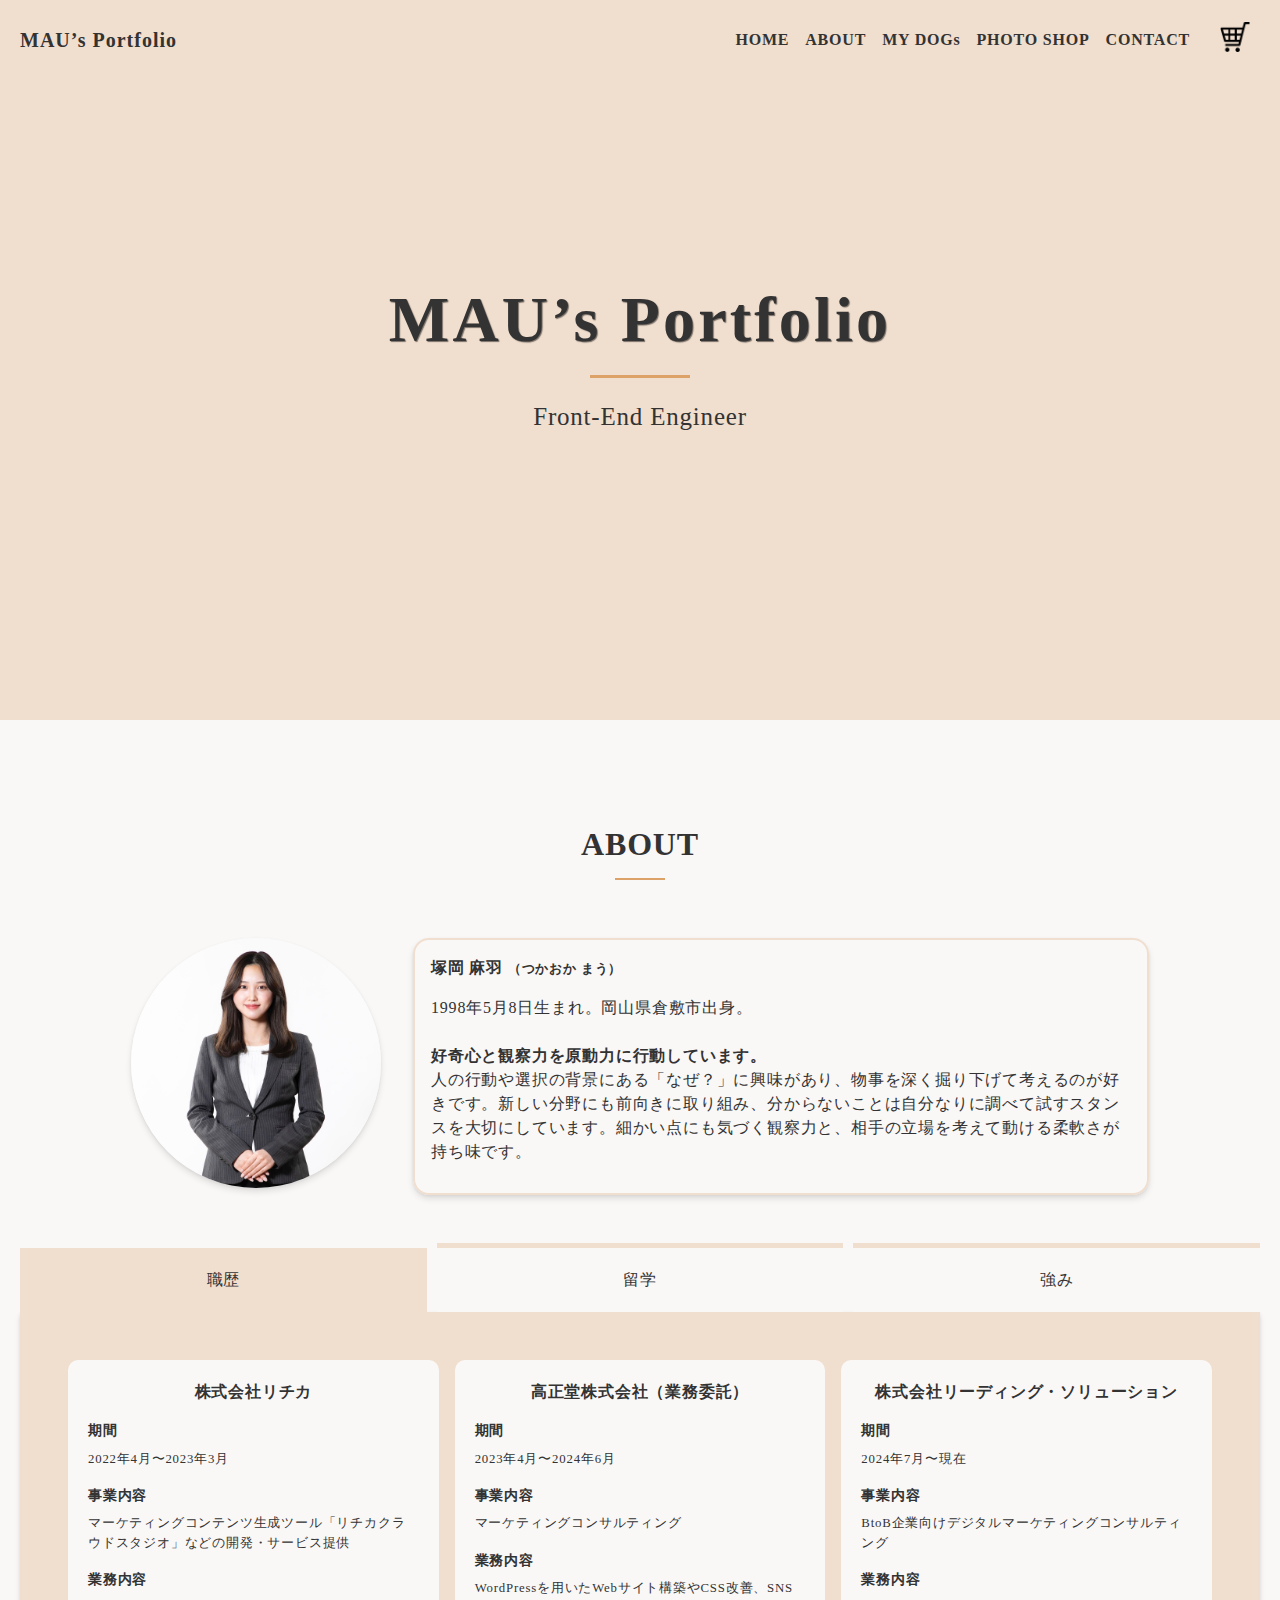
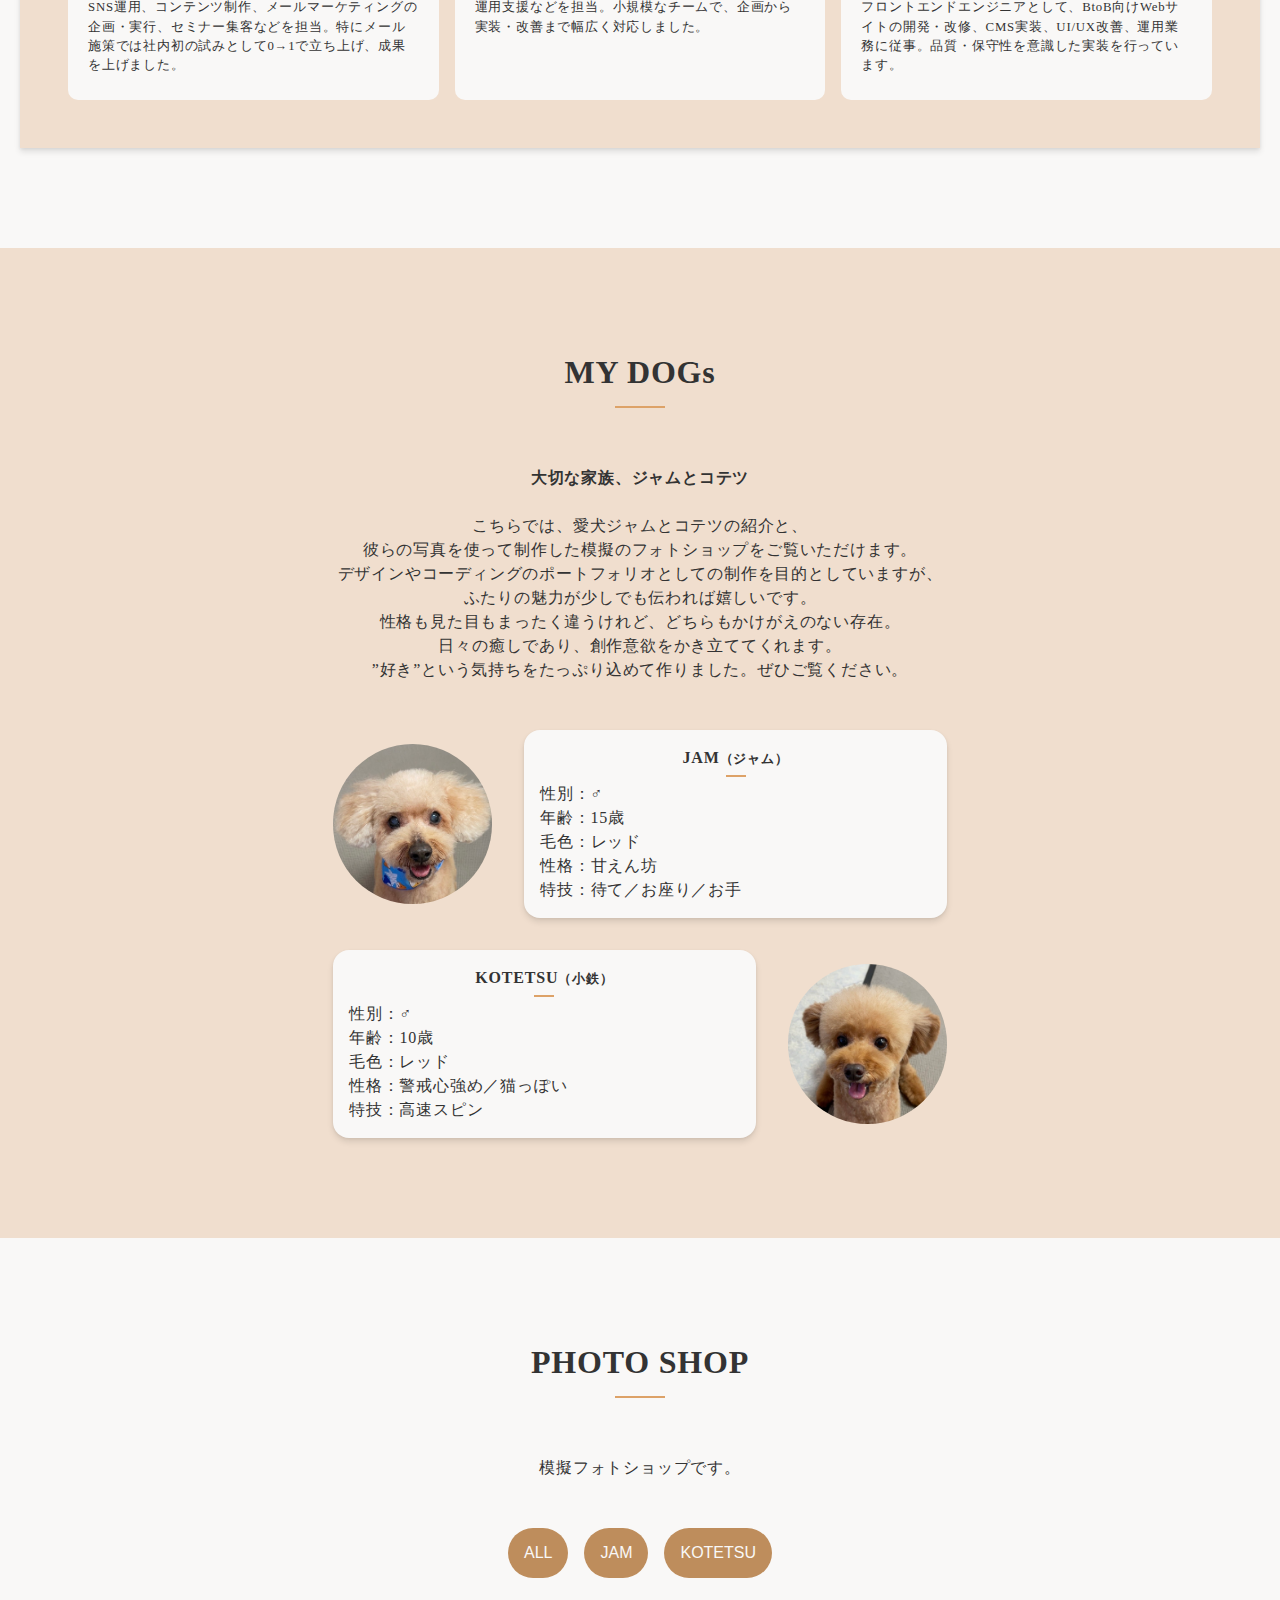
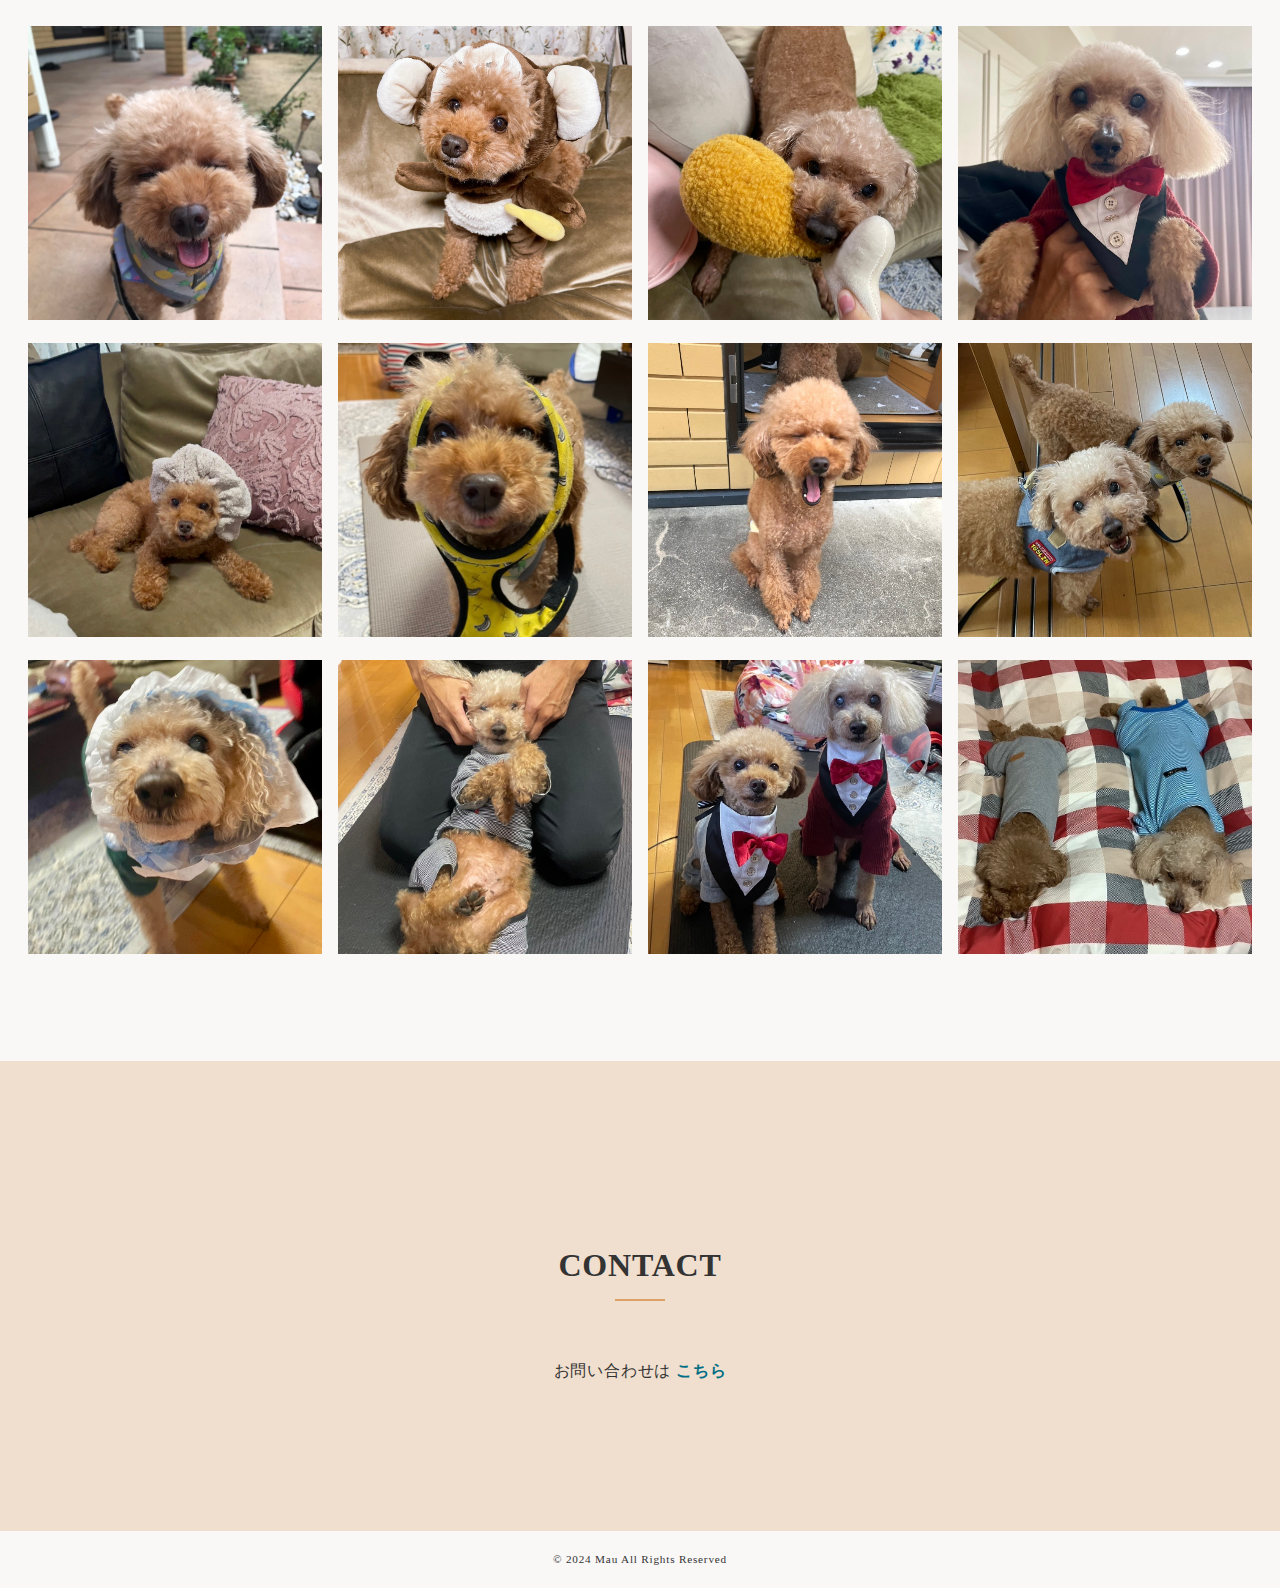
==== commit 701eb5ec: "Add files via upload" ====
--- a/index.html
+++ b/index.html
@@ -497,7 +497,7 @@
       <div class="container">
         <h2 class="section-title">CONTACT</h2>
         <div class="beginning text-align-center">
-          <p>お問い合わせは<a href="/contact.html"> <strong>こちら</strong></a></p>
+          <p>お問い合わせは<a href="contact.html"> <strong>こちら</strong></a></p>
         </div>
       </div>
     </section>
